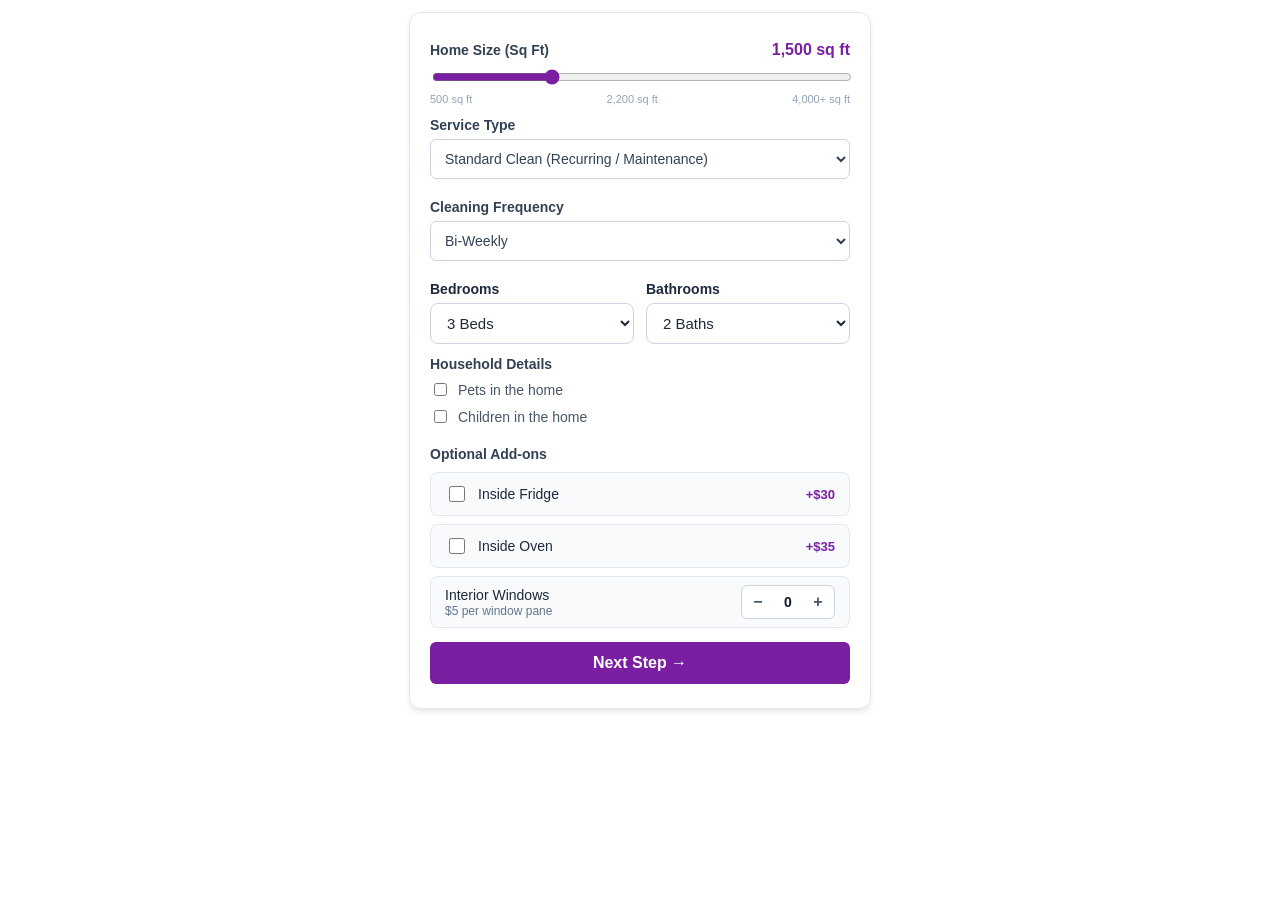
==== widget/index.html @ 63c965b3 "Restore bedrooms dropdown and format bathrooms with inline styles" ====
<!DOCTYPE html>
<html lang="en">
<head>
    <meta charset="UTF-8">
    <meta name="viewport" content="width=device-width, initial-scale=1.0">
    <title>Document</title>
    <style>
      html, body {
        margin: 0;
        padding: 0;
        overflow-y: hidden;
      }
  
      @media (max-width: 480px) {
        .pricing-grid {
          grid-template-columns: 1fr !important;
        }
      }
    </style>
</head>
<body>
  <div style="max-width: 420px; margin: 12px auto; font-family: sans-serif; padding: 16px 20px 24px; border: 1px solid #e2e8f0; border-radius: 12px; background: #ffffff; box-shadow: 0 4px 6px -1px rgba(0, 0, 0, 0.1);">
      <div id="widget-header" style="text-align: center; margin-bottom: 12px;">
    <img id="company-logo" src="" alt="Company Logo" style="display: none; max-height: 55px; max-width: 200px; margin: 0 auto; object-fit: contain;">
    <h2 id="widget-title" style="margin: 0; font-size: 24px; color: #0f172a;">Get an Instant Quote</h2>
    </div>

    <div id="step-1">

<!-- 1. Square Footage Slider -->
<div class="form-group" style="margin-bottom: 12px;">
  <div style="display: flex; justify-content: space-between; align-items: center; margin-bottom: 8px;">
    <label for="sqft-slider" style="font-weight: 600; font-size: 14px; color: #334155;">Home Size (Sq Ft)</label>
    <span id="sqft-display" style="font-weight: 700; font-size: 16px; color: #7a1fa2;">1,500 sq ft</span>
  </div>
  <input 
    type="range" 
    id="sqft-slider" 
    min="500" 
    max="4100" 
    step="100" 
    value="1500" 
    style="width: 100%; accent-color: #7a1fa2; cursor: pointer;"
  />
  <div style="display: flex; justify-content: space-between; font-size: 11px; color: #94a3b8; margin-top: 4px;">
    <span>500 sq ft</span>
    <span>2,200 sq ft</span>
    <span>4,000+ sq ft</span>
  </div>
</div>
<!-- Service Type Selector -->
<div style="margin-bottom: 20px;">
  <label for="service-type" style="font-weight: 600; font-size: 14px; color: #334155; display: block; margin-bottom: 6px;">
    Service Type
  </label>
  <select id="service-type" style="width: 100%; padding: 10px; border: 1px solid #cbd5e1; border-radius: 6px; font-size: 14px; background-color: #fff; color: #334155; cursor: pointer;">
    <option value="standard" selected>Standard Clean (Recurring / Maintenance)</option>
    <option value="deep">Deep Clean & Reset ($0.20/sq ft)</option>
    <option value="move">Move-In / Move-Out Clean ($0.30/sq ft)</option>
  </select>
</div>

<!-- Service Frequency (Controls Recurring Discounts - Standard Only) -->
<div id="frequency-group" style="margin-bottom: 20px;">
  <label for="frequency" style="font-weight: 600; font-size: 14px; color: #334155; display: block; margin-bottom: 6px;">
    Cleaning Frequency
  </label>
  <select id="frequency" style="width: 100%; padding: 10px; border: 1px solid #cbd5e1; border-radius: 6px; font-size: 14px; background-color: #fff; color: #334155; cursor: pointer;">
    <option value="weekly">Weekly</option>
    <option value="biweekly" selected>Bi-Weekly</option>
    <option value="monthly">Monthly</option>
    <option value="one-time">One-Time Clean</option>
  </select>
</div>
<!-- 2. Bedrooms & Bathrooms (Informational - $0) -->
<!-- 2. Bedrooms & Bathrooms (Informational - $0) -->
<div style="display: flex; gap: 12px; margin-bottom: 12px;">
  <div style="flex: 1;">
    <label for="bedrooms-select" style="display: block; margin-bottom: 6px; font-weight: 600; font-size: 14px; color: #1e293b;">Bedrooms</label>
    <select id="bedrooms-select" name="bedrooms" style="width: 100%; padding: 10px 12px; border: 1px solid #cbd5e1; border-radius: 8px; font-size: 15px; background-color: #fff; color: #1e293b; box-sizing: border-box; outline: none;">
      <option value="1">1 Bed</option>
      <option value="2">2 Beds</option>
      <option value="3" selected>3 Beds</option>
      <option value="4">4 Beds</option>
      <option value="5">5+ Beds</option>
    </select>
  </div>
  <div style="flex: 1;">
    <label for="bathrooms-select" style="display: block; margin-bottom: 6px; font-weight: 600; font-size: 14px; color: #1e293b;">Bathrooms</label>
    <select id="bathrooms-select" name="bathrooms" style="width: 100%; padding: 10px 12px; border: 1px solid #cbd5e1; border-radius: 8px; font-size: 15px; background-color: #fff; color: #1e293b; box-sizing: border-box; outline: none;">
      <option value="1">1 Bath</option>
      <option value="1.5">1.5 Baths</option>
      <option value="2" selected>2 Baths</option>
      <option value="2.5">2.5 Baths</option>
      <option value="3">3 Baths</option>
      <option value="3.5">3.5 Baths</option>
      <option value="4">4 Baths</option>
    </select>
  </div>
</div>
<!-- Household Conditions (Pricing hidden from user) -->
<div style="margin-bottom: 20px;">
  <label style="font-weight: 600; font-size: 14px; color: #334155; display: block; margin-bottom: 8px;">Household Details</label>
  <div style="display: flex; flex-direction: column; gap: 8px;">
    <label style="display: flex; align-items: center; gap: 8px; font-size: 14px; color: #475569; cursor: pointer;">
      <input type="checkbox" id="condition-pets" value="0.02" />
      <span>Pets in the home</span>
    </label>
    <label style="display: flex; align-items: center; gap: 8px; font-size: 14px; color: #475569; cursor: pointer;">
      <input type="checkbox" id="condition-kids" value="0.01" />
      <span>Children in the home</span>
    </label>
  </div>
</div>

<!-- 4. Extra Add-ons -->
<div style="margin-bottom: 12px;">
  <label style="font-weight: 600; font-size: 14px; color: #334155; display: block; margin-bottom: 10px;">
    Optional Add-ons
  </label>
  <div style="display: flex; flex-direction: column; gap: 8px;">

    <!-- Inside Fridge -->
    <label style="display: flex; align-items: center; justify-content: space-between; padding: 10px 14px; background: #f8fafc; border: 1px solid #e2e8f0; border-radius: 8px; cursor: pointer; transition: border-color 0.15s ease;">
      <div style="display: flex; align-items: center; gap: 10px;">
        <input type="checkbox" id="addon-fridge" value="30" style="accent-color: #7a1fa2; width: 16px; height: 16px; cursor: pointer;" />
        <span style="font-size: 14px; font-weight: 500; color: #1e293b;">Inside Fridge</span>
      </div>
      <span style="font-size: 13px; font-weight: 600; color: #7a1fa2;">+$30</span>
    </label>

    <!-- Inside Oven -->
    <label style="display: flex; align-items: center; justify-content: space-between; padding: 10px 14px; background: #f8fafc; border: 1px solid #e2e8f0; border-radius: 8px; cursor: pointer; transition: border-color 0.15s ease;">
      <div style="display: flex; align-items: center; gap: 10px;">
        <input type="checkbox" id="addon-oven" value="35" style="accent-color: #7a1fa2; width: 16px; height: 16px; cursor: pointer;" />
        <span style="font-size: 14px; font-weight: 500; color: #1e293b;">Inside Oven</span>
      </div>
      <span style="font-size: 13px; font-weight: 600; color: #7a1fa2;">+$35</span>
    </label>

    <!-- Interior Windows Stepper -->
    <div style="display: flex; align-items: center; justify-content: space-between; padding: 8px 14px; background: #f8fafc; border: 1px solid #e2e8f0; border-radius: 8px;">
      <div>
        <div style="font-size: 14px; font-weight: 500; color: #1e293b;">Interior Windows</div>
        <div style="font-size: 12px; color: #64748b; margin-top: 1px;">$5 per window pane</div>
      </div>
      <div style="display: flex; align-items: center; background: #ffffff; border: 1px solid #cbd5e1; border-radius: 6px; overflow: hidden;">
        <button type="button" id="btn-win-minus" style="width: 32px; height: 32px; border: none; background: transparent; color: #475569; font-weight: 700; font-size: 16px; cursor: pointer; display: flex; align-items: center; justify-content: center;">−</button>
        <span id="window-count-display" style="min-width: 28px; text-align: center; font-weight: 700; font-size: 14px; color: #0f172a;">0</span>
        <button type="button" id="btn-win-plus" style="width: 32px; height: 32px; border: none; background: transparent; color: #475569; font-weight: 700; font-size: 16px; cursor: pointer; display: flex; align-items: center; justify-content: center;">+</button>
      </div>

  </div>
</div>    
</div>


<!-- Next Step Button -->
<div style="margin-top: 14px;">
  <button 
    type="button" 
    id="next-btn" 
    style="width: 100%; padding: 12px; background-color: #7a1fa2; color: #ffffff; border: none; border-radius: 6px; font-size: 16px; font-weight: 600; cursor: pointer;"
  >
    Next Step &rarr;
  </button>
</div>

</div> <!-- Explicitly Closes id="step-1" -->

<!-- STEP 2: LEAD CAPTURE (Initially Hidden) -->
<div id="step-2" style="display: none;">  <!-- Header row with Back button & Step Counter -->
  <div style="display: flex; align-items: center; justify-content: space-between; margin-bottom: 16px;">
    <button type="button" id="back-btn" style="background-color: #f1f5f9; border: 1px solid #cbd5e1; border-radius: 6px; padding: 6px 12px; color: #475569; font-size: 13px; font-weight: 600; cursor: pointer; display: inline-flex; align-items: center; gap: 6px;">
      ← Back
    </button>
    <span style="font-size: 12px; font-weight: 600; color: #94a3b8; text-transform: uppercase; letter-spacing: 0.5px;">Step 2 of 2</span>
  </div>

  <p style="margin: 0 0 18px 0; color: #475569; font-size: 14px; line-height: 1.4;">
    Where should we send your personalized quote?
  </p>    
  
  <label for="client-name" style="font-size: 13px; font-weight: 600; color: #334155;">Full Name:</label><br>
  <input type="text" id="client-name" placeholder="Jane Doe" style="width: 100%; box-sizing: border-box; padding: 10px; margin: 6px 0 16px; border: 1px solid #cbd5e1; border-radius: 6px; font-size: 14px;"><br>

  <label for="client-email" style="font-size: 13px; font-weight: 600; color: #334155;">Email Address:</label><br>
  <input type="email" id="client-email" placeholder="jane@example.com" style="width: 100%; box-sizing: border-box; padding: 10px; margin: 6px 0 16px; border: 1px solid #cbd5e1; border-radius: 6px; font-size: 14px;"><br>

  <label for="client-phone" style="font-size: 13px; font-weight: 600; color: #334155;">Phone Number:</label><br>
  <input type="tel" id="client-phone" placeholder="(905) 555-0123" style="width: 100%; box-sizing: border-box; padding: 10px; margin: 6px 0 16px; border: 1px solid #cbd5e1; border-radius: 6px; font-size: 14px;"><br>
  
  <p id="error-msg" style="color: #dc2626; font-size: 13px; margin: 0 0 12px; display: none; font-weight: bold;"></p>
  
  <div style="margin-bottom: 20px;">
    <label for="lead-postal" style="display: block; font-size: 13px; font-weight: 600; color: #334155; margin-bottom: 6px;">Postal / Zip Code</label>
    <input type="text" id="lead-postal" placeholder="e.g. L7L 1A1" style="width: 100%; box-sizing: border-box; padding: 10px; border: 1px solid #cbd5e1; border-radius: 6px; font-size: 14px;">
    <span id="postal-error" style="display: none; color: #ef4444; font-size: 12px; margin-top: 4px;"></span>
  </div>

  <button id="submit-btn" type="button" style="width: 100%; padding: 12px; background-color: #28a745; color: white; border: none; border-radius: 6px; font-size: 16px; font-weight: bold; cursor: pointer;">
    Get Your Estimate Now
  </button>
  <div style="margin-top: 18px; padding: 14px; background: #f8fafc; border: 1px solid #e2e8f0; border-radius: 8px; text-align: center;">
    <p style="font-size: 12px; color: #64748b; margin: 0; line-height: 1.5;">
      🔒 <strong>No Spam Guarantee:</strong> We only use your contact details to deliver your quote and confirm cleaning availability. No pushy sales calls.
    </p>
  </div>
</div> <!-- Closes step-2 -->

<!-- STEP 3: THE RESULT -->
<div id="result" style="display: none; margin-top: 24px; padding: 20px; background-color: #f8fafc; border: 1px solid #e2e8f0; border-radius: 8px;">
  <div style="text-align: center; margin-bottom: 16px;">
    <div style="display: inline-flex; align-items: center; justify-content: center; width: 42px; height: 42px; background-color: #ecfdf5; border-radius: 50%; color: #059669; font-size: 22px; font-weight: bold; margin-bottom: 8px;">✓</div>
    <h3 style="margin: 0; font-size: 18px; color: #0f172a;">Your Cleaning Estimate</h3>
    <p id="result-custom-thankyou" style="margin: 6px 0 0; font-size: 13px; color: #64748b;"></p>
  </div>

  <div style="border-top: 1px dashed #cbd5e1; border-bottom: 1px dashed #cbd5e1; padding: 12px 0; margin-bottom: 16px; font-size: 14px; color: #334155; line-height: 1.6;">
    <div style="display: flex; justify-content: space-between;">
      <span>Home Size:</span>
      <strong id="summary-rooms">-</strong>
    </div>
    <div style="display: flex; justify-content: space-between;">
      <span>Frequency:</span>
      <strong id="summary-frequency">-</strong>
    </div>
    <div id="summary-addons-row" style="display: flex; justify-content: space-between;">
      <span>Add-ons:</span>
      <strong id="summary-addons" style="text-align: right; max-width: 60%;">-</strong>
    </div>
  </div>

  <!-- MODE C: Walk-through Required Notice (Homes 4,000+ sq ft) -->
  <div id="walkthrough-card" style="display: none; background: #fdf4ff; border: 1px solid #f0abfc; border-radius: 8px; padding: 18px; text-align: center; margin-bottom: 18px;">
    <div style="display: inline-flex; align-items: center; justify-content: center; width: 44px; height: 44px; background-color: #fae8ff; border-radius: 50%; color: #7a1fa2; font-size: 22px; margin-bottom: 10px;">📋</div>
    <h4 style="margin: 0 0 8px 0; font-size: 16px; color: #581c87;">In-Person Walk-through Required</h4>
    <p style="margin: 0; font-size: 14px; color: #6b21a8; line-height: 1.5;">
      For homes 4,000 sq ft and larger, we provide customized on-site scoping to ensure exact pricing. We will call you shortly to arrange a walk-through.
    </p>
  </div>

  <!-- MODE B: Single / One-Time Total -->
  <div id="single-pricing-card">
    <div id="summary-subtotal-row" style="display: flex; justify-content: space-between; margin-bottom: 6px; font-size: 14px; color: #475569;">
      <span>Subtotal:</span>
      <span id="summary-subtotal">$0.00</span>
    </div>
    <div id="summary-tax-row" style="display: flex; justify-content: space-between; margin-bottom: 12px; font-size: 14px; color: #475569;">
      <span id="summary-tax-label">Tax:</span>
      <span id="summary-tax">$0.00</span>
    </div>
    <div style="display: flex; justify-content: space-between; align-items: baseline; padding-top: 10px; border-top: 1px solid #e2e8f0; margin-bottom: 18px;">
      <span style="font-size: 15px; font-weight: 700; color: #0f172a;">Estimated Total:</span>
      <span id="summary-total" style="font-size: 28px; font-weight: 800; color: #7a1fa2;">$0.00</span>
    </div>
  </div>
  
  <!-- MODE A: Two-Tier Recurring Breakdown -->
  <div id="recurring-pricing-card" style="display: none; margin-bottom: 18px;">
    <div class="pricing-grid" style="display: grid; grid-template-columns: 1fr 1fr; gap: 12px; margin-top: 8px;">      
      <!-- First Visit Card -->
      <div style="background: #f8fafc; border: 1px solid #e2e8f0; border-radius: 8px; padding: 12px; text-align: left;">
        <div id="first-visit-header" style="font-size: 12px; font-weight: 700; text-transform: uppercase; color: #64748b; letter-spacing: 0.5px; margin-bottom: 6px;">1ST VISIT CLEAN</div>
        <div style="font-size: 13px; color: #475569; display: flex; justify-content: space-between; margin-bottom: 2px;">
          <span>Rate:</span>
          <span id="first-subtotal-display">$0.00</span>
        </div>
        <div style="font-size: 13px; color: #475569; display: flex; justify-content: space-between; margin-bottom: 6px;">
          <span id="first-tax-label">Tax:</span>
          <span id="first-tax-display">$0.00</span>
        </div>
        <div style="border-top: 1px solid #cbd5e1; padding-top: 6px; display: flex; justify-content: space-between; align-items: baseline;">
          <span style="font-size: 13px; font-weight: 700; color: #0f172a;">Total:</span>
          <span id="first-total-display" style="font-size: 18px; font-weight: 800; color: #0f172a;">$0.00</span>
        </div>
      </div>
  
      <!-- Recurring Maintenance Card -->
      <div style="background: #f0fdf4; border: 1px solid #bbf7d0; border-radius: 8px; padding: 12px; text-align: left;">
        <div style="font-size: 12px; font-weight: 700; text-transform: uppercase; color: #166534; letter-spacing: 0.5px; margin-bottom: 6px;">Ongoing Visits</div>
        <div style="font-size: 13px; color: #15803d; display: flex; justify-content: space-between; margin-bottom: 2px;">
          <span>Rate:</span>
          <span id="recurring-subtotal-display">$0.00</span>
        </div>
        <div style="font-size: 13px; color: #15803d; display: flex; justify-content: space-between; margin-bottom: 6px;">
          <span id="recurring-tax-label">Tax:</span>
          <span id="recurring-tax-display">$0.00</span>
        </div>
        <div style="border-top: 1px solid #86efac; padding-top: 6px; display: flex; justify-content: space-between; align-items: baseline;">
          <span style="font-size: 13px; font-weight: 700; color: #14532d;">Total:</span>
          <span id="recurring-total-display" style="font-size: 18px; font-weight: 800; color: #16a34a;">$0.00</span>
        </div>
      </div>
    </div>

    <!-- Minimum Fee Transparency Notice -->
    <p id="minimum-fee-note" style="display: none; font-size: 13px; color: #475569; background: #f1f5f9; border-left: 3px solid #0284c7; padding: 6px 10px; margin: 12px 0 0; border-radius: 0 4px 4px 0;">
      ℹ️ Note: Standard minimum visit service fee applied.
    </p>
  </div>


  <p style="margin: 0; font-size: 12px; color: #94a3b8; text-align: center;">
    *Final pricing may vary slightly based on home condition and initial deep clean requirements.
  </p>
  <div style="margin-top: 18px; padding: 16px; background: #faf5ff; border: 1px solid #e9d5ff; border-radius: 8px; text-align: left;">
    <div style="font-weight: 700; font-size: 13px; color: #7a1fa2; margin-bottom: 8px;">
      📋 What Happens Next?
    </div>
</div> <!-- Closes #result -->

  <ul style="margin: 0; padding-left: 18px; font-size: 12px; color: #475569; line-height: 1.6;">
    <li>You can give us a call to discuss availability - 905-407-7098</li>
    <li>We will text or call as soon as possible to discuss availability</li>
    <li>No payment or deposit is required. </li>
  </ul>
</div>
</div> <!-- Closes outer card: <div style="max-width: 420px; ..."> -->

<script src="app.js"></script>
</body>
</html>
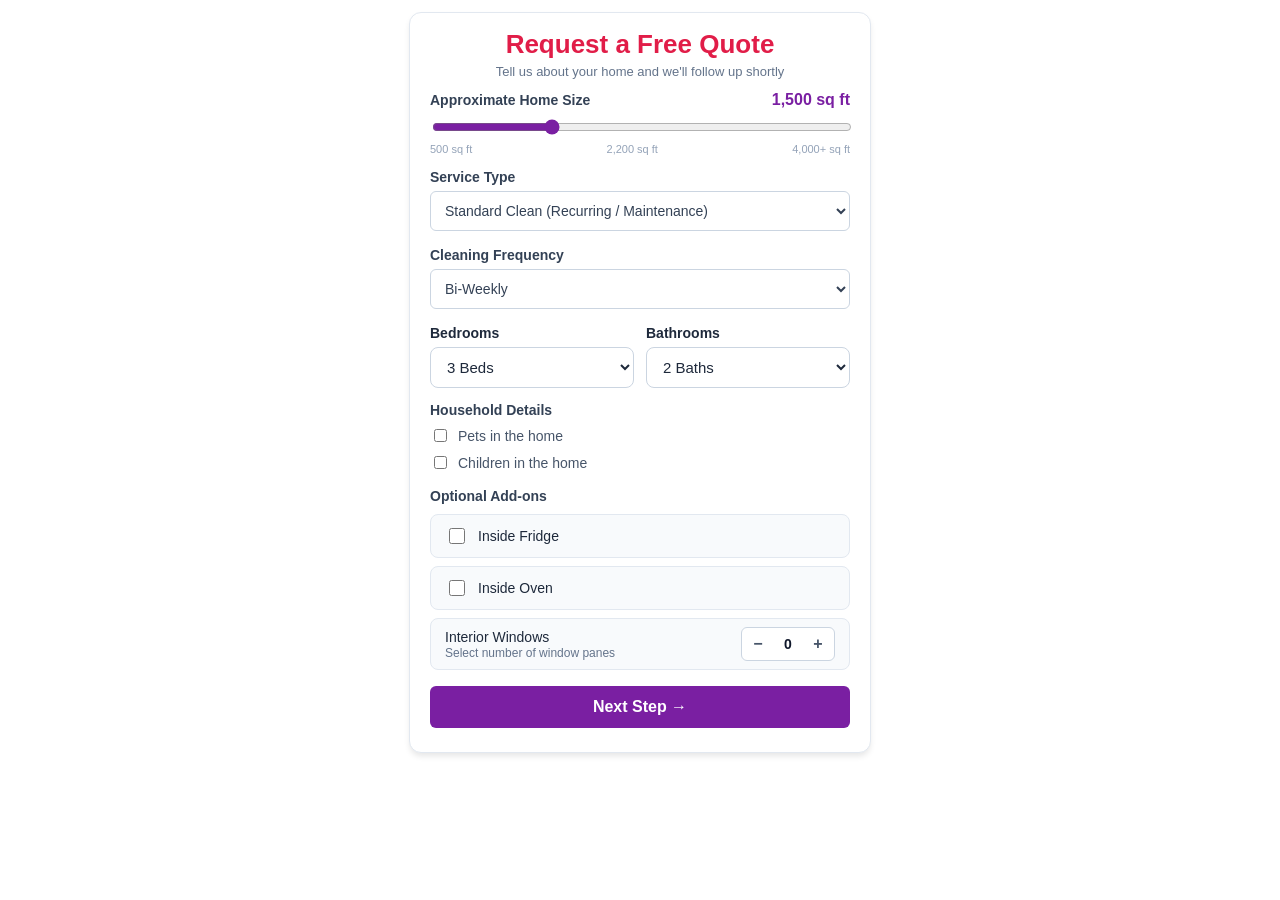
==== commit b4aaf4b2: "Switch quote widget to 3-step no-price quote request flow" ====
--- a/widget/index.html
+++ b/widget/index.html
@@ -1,323 +1,249 @@
 <!DOCTYPE html>
 <html lang="en">
 <head>
-    <meta charset="UTF-8">
-    <meta name="viewport" content="width=device-width, initial-scale=1.0">
-    <title>Document</title>
-    <style>
-      html, body {
-        margin: 0;
-        padding: 0;
-        overflow-y: hidden;
-      }
-  
-      @media (max-width: 480px) {
-        .pricing-grid {
-          grid-template-columns: 1fr !important;
-        }
-      }
-    </style>
+  <meta charset="UTF-8">
+  <meta name="viewport" content="width=device-width, initial-scale=1.0">
+  <title>Request a Free Cleaning Quote - Cinderbelle Cleaning</title>
+  <style>
+    html, body {
+      margin: 0;
+      padding: 0;
+      overflow-y: hidden;
+    }
+  </style>
 </head>
 <body>
   <div style="max-width: 420px; margin: 12px auto; font-family: sans-serif; padding: 16px 20px 24px; border: 1px solid #e2e8f0; border-radius: 12px; background: #ffffff; box-shadow: 0 4px 6px -1px rgba(0, 0, 0, 0.1);">
-      <div id="widget-header" style="text-align: center; margin-bottom: 12px;">
-    <img id="company-logo" src="" alt="Company Logo" style="display: none; max-height: 55px; max-width: 200px; margin: 0 auto; object-fit: contain;">
-    <h2 id="widget-title" style="margin: 0; font-size: 24px; color: #0f172a;">Get an Instant Quote</h2>
+    <div id="widget-header" style="text-align: center; margin-bottom: 12px;">
+      <img id="company-logo" src="" alt="Company Logo" style="display: none; max-height: 55px; max-width: 200px; margin: 0 auto; object-fit: contain;">
+      <h2 id="widget-title" style="margin: 0; font-size: 24px; color: #0f172a;">Request a Free Quote</h2>
+      <p id="widget-subtitle" style="margin: 4px 0 0; font-size: 13px; color: #64748b;">Tell us about your home and we'll follow up shortly</p>
     </div>
 
+    <!-- STEP 1: SERVICE NEEDS -->
     <div id="step-1">
 
-<!-- 1. Square Footage Slider -->
-<div class="form-group" style="margin-bottom: 12px;">
-  <div style="display: flex; justify-content: space-between; align-items: center; margin-bottom: 8px;">
-    <label for="sqft-slider" style="font-weight: 600; font-size: 14px; color: #334155;">Home Size (Sq Ft)</label>
-    <span id="sqft-display" style="font-weight: 700; font-size: 16px; color: #7a1fa2;">1,500 sq ft</span>
+      <!-- 1. Square Footage Slider -->
+      <div class="form-group" style="margin-bottom: 14px;">
+        <div style="display: flex; justify-content: space-between; align-items: center; margin-bottom: 8px;">
+          <label for="sqft-slider" style="font-weight: 600; font-size: 14px; color: #334155;">Approximate Home Size</label>
+          <span id="sqft-display" style="font-weight: 700; font-size: 16px; color: #7a1fa2;">1,500 sq ft</span>
+        </div>
+        <input 
+          type="range" 
+          id="sqft-slider" 
+          min="500" 
+          max="4100" 
+          step="100" 
+          value="1500" 
+          style="width: 100%; accent-color: #7a1fa2; cursor: pointer;"
+        />
+        <div style="display: flex; justify-content: space-between; font-size: 11px; color: #94a3b8; margin-top: 4px;">
+          <span>500 sq ft</span>
+          <span>2,200 sq ft</span>
+          <span>4,000+ sq ft</span>
+        </div>
+      </div>
+
+      <!-- 2. Service Type Selector -->
+      <div style="margin-bottom: 16px;">
+        <label for="service-type" style="font-weight: 600; font-size: 14px; color: #334155; display: block; margin-bottom: 6px;">
+          Service Type
+        </label>
+        <select id="service-type" style="width: 100%; padding: 10px; border: 1px solid #cbd5e1; border-radius: 6px; font-size: 14px; background-color: #fff; color: #334155; cursor: pointer;">
+          <option value="standard" selected>Standard Clean (Recurring / Maintenance)</option>
+          <option value="deep">Deep Clean &amp; Reset</option>
+          <option value="move">Move-In / Move-Out Clean</option>
+        </select>
+      </div>
+
+      <!-- 3. Service Frequency (Standard Only) -->
+      <div id="frequency-group" style="margin-bottom: 16px;">
+        <label for="frequency" style="font-weight: 600; font-size: 14px; color: #334155; display: block; margin-bottom: 6px;">
+          Cleaning Frequency
+        </label>
+        <select id="frequency" style="width: 100%; padding: 10px; border: 1px solid #cbd5e1; border-radius: 6px; font-size: 14px; background-color: #fff; color: #334155; cursor: pointer;">
+          <option value="weekly">Weekly</option>
+          <option value="biweekly" selected>Bi-Weekly</option>
+          <option value="monthly">Monthly</option>
+          <option value="one-time">One-Time Clean</option>
+        </select>
+      </div>
+
+      <!-- 4. Bedrooms & Bathrooms -->
+      <div style="display: flex; gap: 12px; margin-bottom: 14px;">
+        <div style="flex: 1;">
+          <label for="bedrooms-select" style="display: block; margin-bottom: 6px; font-weight: 600; font-size: 14px; color: #1e293b;">Bedrooms</label>
+          <select id="bedrooms-select" name="bedrooms" style="width: 100%; padding: 10px 12px; border: 1px solid #cbd5e1; border-radius: 8px; font-size: 15px; background-color: #fff; color: #1e293b; box-sizing: border-box; outline: none;">
+            <option value="1">1 Bed</option>
+            <option value="2">2 Beds</option>
+            <option value="3" selected>3 Beds</option>
+            <option value="4">4 Beds</option>
+            <option value="5">5+ Beds</option>
+          </select>
+        </div>
+        <div style="flex: 1;">
+          <label for="bathrooms-select" style="display: block; margin-bottom: 6px; font-weight: 600; font-size: 14px; color: #1e293b;">Bathrooms</label>
+          <select id="bathrooms-select" name="bathrooms" style="width: 100%; padding: 10px 12px; border: 1px solid #cbd5e1; border-radius: 8px; font-size: 15px; background-color: #fff; color: #1e293b; box-sizing: border-box; outline: none;">
+            <option value="1">1 Bath</option>
+            <option value="1.5">1.5 Baths</option>
+            <option value="2" selected>2 Baths</option>
+            <option value="2.5">2.5 Baths</option>
+            <option value="3">3 Baths</option>
+            <option value="3.5">3.5 Baths</option>
+            <option value="4">4 Baths</option>
+          </select>
+        </div>
+      </div>
+
+      <!-- 5. Household Details -->
+      <div style="margin-bottom: 16px;">
+        <label style="font-weight: 600; font-size: 14px; color: #334155; display: block; margin-bottom: 8px;">Household Details</label>
+        <div style="display: flex; flex-direction: column; gap: 8px;">
+          <label style="display: flex; align-items: center; gap: 8px; font-size: 14px; color: #475569; cursor: pointer;">
+            <input type="checkbox" id="condition-pets" style="accent-color: #7a1fa2;" />
+            <span>Pets in the home</span>
+          </label>
+          <label style="display: flex; align-items: center; gap: 8px; font-size: 14px; color: #475569; cursor: pointer;">
+            <input type="checkbox" id="condition-kids" style="accent-color: #7a1fa2;" />
+            <span>Children in the home</span>
+          </label>
+        </div>
+      </div>
+
+      <!-- 6. Optional Add-ons (No prices shown) -->
+      <div style="margin-bottom: 14px;">
+        <label style="font-weight: 600; font-size: 14px; color: #334155; display: block; margin-bottom: 10px;">
+          Optional Add-ons
+        </label>
+        <div style="display: flex; flex-direction: column; gap: 8px;">
+
+          <!-- Inside Fridge -->
+          <label style="display: flex; align-items: center; gap: 10px; padding: 10px 14px; background: #f8fafc; border: 1px solid #e2e8f0; border-radius: 8px; cursor: pointer;">
+            <input type="checkbox" id="addon-fridge" style="accent-color: #7a1fa2; width: 16px; height: 16px; cursor: pointer;" />
+            <span style="font-size: 14px; font-weight: 500; color: #1e293b;">Inside Fridge</span>
+          </label>
+
+          <!-- Inside Oven -->
+          <label style="display: flex; align-items: center; gap: 10px; padding: 10px 14px; background: #f8fafc; border: 1px solid #e2e8f0; border-radius: 8px; cursor: pointer;">
+            <input type="checkbox" id="addon-oven" style="accent-color: #7a1fa2; width: 16px; height: 16px; cursor: pointer;" />
+            <span style="font-size: 14px; font-weight: 500; color: #1e293b;">Inside Oven</span>
+          </label>
+
+          <!-- Interior Windows Stepper -->
+          <div style="display: flex; align-items: center; justify-content: space-between; padding: 8px 14px; background: #f8fafc; border: 1px solid #e2e8f0; border-radius: 8px;">
+            <div>
+              <div style="font-size: 14px; font-weight: 500; color: #1e293b;">Interior Windows</div>
+              <div style="font-size: 12px; color: #64748b; margin-top: 1px;">Select number of window panes</div>
+            </div>
+            <div style="display: flex; align-items: center; background: #ffffff; border: 1px solid #cbd5e1; border-radius: 6px; overflow: hidden;">
+              <button type="button" id="btn-win-minus" style="width: 32px; height: 32px; border: none; background: transparent; color: #475569; font-weight: 700; font-size: 16px; cursor: pointer; display: flex; align-items: center; justify-content: center;">−</button>
+              <span id="window-count-display" style="min-width: 28px; text-align: center; font-weight: 700; font-size: 14px; color: #0f172a;">0</span>
+              <button type="button" id="btn-win-plus" style="width: 32px; height: 32px; border: none; background: transparent; color: #475569; font-weight: 700; font-size: 16px; cursor: pointer; display: flex; align-items: center; justify-content: center;">+</button>
+            </div>
+          </div>
+
+        </div>
+      </div>
+
+      <!-- Next Step Button -->
+      <div style="margin-top: 16px;">
+        <button 
+          type="button" 
+          id="next-btn" 
+          style="width: 100%; padding: 12px; background-color: #7a1fa2; color: #ffffff; border: none; border-radius: 6px; font-size: 16px; font-weight: 600; cursor: pointer;"
+        >
+          Next Step &rarr;
+        </button>
+      </div>
+
+    </div> <!-- Closes #step-1 -->
+
+    <!-- STEP 2: CONTACT INFORMATION -->
+    <div id="step-2" style="display: none;">
+      <div style="display: flex; align-items: center; justify-content: space-between; margin-bottom: 16px;">
+        <button type="button" id="back-btn" style="background-color: #f1f5f9; border: 1px solid #cbd5e1; border-radius: 6px; padding: 6px 12px; color: #475569; font-size: 13px; font-weight: 600; cursor: pointer; display: inline-flex; align-items: center; gap: 6px;">
+          &larr; Back
+        </button>
+        <span style="font-size: 12px; font-weight: 600; color: #94a3b8; text-transform: uppercase; letter-spacing: 0.5px;">Step 2 of 2</span>
+      </div>
+
+      <p style="margin: 0 0 16px 0; color: #475569; font-size: 14px; line-height: 1.4;">
+        Where should we reach you with your personalized quote and availability?
+      </p>
+
+      <label for="client-name" style="font-size: 13px; font-weight: 600; color: #334155;">Full Name:</label><br>
+      <input type="text" id="client-name" placeholder="Jane Doe" style="width: 100%; box-sizing: border-box; padding: 10px; margin: 6px 0 14px; border: 1px solid #cbd5e1; border-radius: 6px; font-size: 14px;"><br>
+
+      <label for="client-email" style="font-size: 13px; font-weight: 600; color: #334155;">Email Address:</label><br>
+      <input type="email" id="client-email" placeholder="jane@example.com" style="width: 100%; box-sizing: border-box; padding: 10px; margin: 6px 0 14px; border: 1px solid #cbd5e1; border-radius: 6px; font-size: 14px;"><br>
+
+      <label for="client-phone" style="font-size: 13px; font-weight: 600; color: #334155;">Phone Number:</label><br>
+      <input type="tel" id="client-phone" placeholder="(905) 555-0123" style="width: 100%; box-sizing: border-box; padding: 10px; margin: 6px 0 14px; border: 1px solid #cbd5e1; border-radius: 6px; font-size: 14px;"><br>
+
+      <div style="margin-bottom: 16px;">
+        <label for="lead-postal" style="display: block; font-size: 13px; font-weight: 600; color: #334155; margin-bottom: 6px;">Postal / Zip Code:</label>
+        <input type="text" id="lead-postal" placeholder="e.g. L7L 1A1" style="width: 100%; box-sizing: border-box; padding: 10px; border: 1px solid #cbd5e1; border-radius: 6px; font-size: 14px;">
+        <span id="postal-error" style="display: none; color: #ef4444; font-size: 12px; margin-top: 4px;"></span>
+      </div>
+
+      <p id="error-msg" style="color: #dc2626; font-size: 13px; margin: 0 0 12px; display: none; font-weight: bold;"></p>
+
+      <button id="submit-btn" type="button" style="width: 100%; padding: 12px; background-color: #7a1fa2; color: white; border: none; border-radius: 6px; font-size: 16px; font-weight: 600; cursor: pointer;">
+        Request My Free Quote
+      </button>
+
+      <div style="margin-top: 16px; padding: 12px; background: #f8fafc; border: 1px solid #e2e8f0; border-radius: 8px; text-align: center;">
+        <p style="font-size: 12px; color: #64748b; margin: 0; line-height: 1.5;">
+          🔒 <strong>No Spam Guarantee:</strong> We only use your contact details to prepare your quote and check scheduling availability.
+        </p>
+      </div>
+    </div> <!-- Closes #step-2 -->
+
+    <!-- STEP 3: THANK YOU & CONFIRMATION (No Prices Shown) -->
+    <div id="result" style="display: none; margin-top: 8px; padding: 20px; background-color: #f8fafc; border: 1px solid #e2e8f0; border-radius: 8px;">
+      <div style="text-align: center; margin-bottom: 16px;">
+        <div style="display: inline-flex; align-items: center; justify-content: center; width: 46px; height: 46px; background-color: #ecfdf5; border-radius: 50%; color: #059669; font-size: 24px; font-weight: bold; margin-bottom: 10px;">✓</div>
+        <h3 style="margin: 0; font-size: 20px; color: #0f172a;">Thank You!</h3>
+        <p id="result-custom-thankyou" style="margin: 8px 0 0; font-size: 14px; color: #475569; line-height: 1.5;">
+          We've received your cleaning details. Someone from our team will contact you shortly!
+        </p>
+      </div>
+
+      <!-- Request Summary -->
+      <div style="border-top: 1px dashed #cbd5e1; border-bottom: 1px dashed #cbd5e1; padding: 12px 0; margin-bottom: 16px; font-size: 14px; color: #334155; line-height: 1.7;">
+        <div style="display: flex; justify-content: space-between;">
+          <span>Service:</span>
+          <strong id="summary-service" style="text-align: right;">-</strong>
+        </div>
+        <div style="display: flex; justify-content: space-between;">
+          <span>Home Size:</span>
+          <strong id="summary-rooms">-</strong>
+        </div>
+        <div style="display: flex; justify-content: space-between;">
+          <span>Frequency:</span>
+          <strong id="summary-frequency">-</strong>
+        </div>
+        <div id="summary-addons-row" style="display: flex; justify-content: space-between;">
+          <span>Add-ons:</span>
+          <strong id="summary-addons" style="text-align: right; max-width: 60%;">-</strong>
+        </div>
+      </div>
+
+      <div style="padding: 14px; background: #faf5ff; border: 1px solid #e9d5ff; border-radius: 8px; text-align: left;">
+        <div style="font-weight: 700; font-size: 13px; color: #7a1fa2; margin-bottom: 6px;">
+          📋 What Happens Next?
+        </div>
+        <ul style="margin: 0; padding-left: 18px; font-size: 13px; color: #475569; line-height: 1.6;">
+          <li>Our team will review your home details and reach out shortly by phone or email.</li>
+          <li>Need immediate assistance? Call or text us anytime at <strong>905-407-7098</strong>.</li>
+          <li>No payment or deposit is required to get started.</li>
+        </ul>
+      </div>
+    </div> <!-- Closes #result -->
+
   </div>
-  <input 
-    type="range" 
-    id="sqft-slider" 
-    min="500" 
-    max="4100" 
-    step="100" 
-    value="1500" 
-    style="width: 100%; accent-color: #7a1fa2; cursor: pointer;"
-  />
-  <div style="display: flex; justify-content: space-between; font-size: 11px; color: #94a3b8; margin-top: 4px;">
-    <span>500 sq ft</span>
-    <span>2,200 sq ft</span>
-    <span>4,000+ sq ft</span>
-  </div>
-</div>
-<!-- Service Type Selector -->
-<div style="margin-bottom: 20px;">
-  <label for="service-type" style="font-weight: 600; font-size: 14px; color: #334155; display: block; margin-bottom: 6px;">
-    Service Type
-  </label>
-  <select id="service-type" style="width: 100%; padding: 10px; border: 1px solid #cbd5e1; border-radius: 6px; font-size: 14px; background-color: #fff; color: #334155; cursor: pointer;">
-    <option value="standard" selected>Standard Clean (Recurring / Maintenance)</option>
-    <option value="deep">Deep Clean & Reset ($0.20/sq ft)</option>
-    <option value="move">Move-In / Move-Out Clean ($0.30/sq ft)</option>
-  </select>
-</div>
-
-<!-- Service Frequency (Controls Recurring Discounts - Standard Only) -->
-<div id="frequency-group" style="margin-bottom: 20px;">
-  <label for="frequency" style="font-weight: 600; font-size: 14px; color: #334155; display: block; margin-bottom: 6px;">
-    Cleaning Frequency
-  </label>
-  <select id="frequency" style="width: 100%; padding: 10px; border: 1px solid #cbd5e1; border-radius: 6px; font-size: 14px; background-color: #fff; color: #334155; cursor: pointer;">
-    <option value="weekly">Weekly</option>
-    <option value="biweekly" selected>Bi-Weekly</option>
-    <option value="monthly">Monthly</option>
-    <option value="one-time">One-Time Clean</option>
-  </select>
-</div>
-<!-- 2. Bedrooms & Bathrooms (Informational - $0) -->
-<!-- 2. Bedrooms & Bathrooms (Informational - $0) -->
-<div style="display: flex; gap: 12px; margin-bottom: 12px;">
-  <div style="flex: 1;">
-    <label for="bedrooms-select" style="display: block; margin-bottom: 6px; font-weight: 600; font-size: 14px; color: #1e293b;">Bedrooms</label>
-    <select id="bedrooms-select" name="bedrooms" style="width: 100%; padding: 10px 12px; border: 1px solid #cbd5e1; border-radius: 8px; font-size: 15px; background-color: #fff; color: #1e293b; box-sizing: border-box; outline: none;">
-      <option value="1">1 Bed</option>
-      <option value="2">2 Beds</option>
-      <option value="3" selected>3 Beds</option>
-      <option value="4">4 Beds</option>
-      <option value="5">5+ Beds</option>
-    </select>
-  </div>
-  <div style="flex: 1;">
-    <label for="bathrooms-select" style="display: block; margin-bottom: 6px; font-weight: 600; font-size: 14px; color: #1e293b;">Bathrooms</label>
-    <select id="bathrooms-select" name="bathrooms" style="width: 100%; padding: 10px 12px; border: 1px solid #cbd5e1; border-radius: 8px; font-size: 15px; background-color: #fff; color: #1e293b; box-sizing: border-box; outline: none;">
-      <option value="1">1 Bath</option>
-      <option value="1.5">1.5 Baths</option>
-      <option value="2" selected>2 Baths</option>
-      <option value="2.5">2.5 Baths</option>
-      <option value="3">3 Baths</option>
-      <option value="3.5">3.5 Baths</option>
-      <option value="4">4 Baths</option>
-    </select>
-  </div>
-</div>
-<!-- Household Conditions (Pricing hidden from user) -->
-<div style="margin-bottom: 20px;">
-  <label style="font-weight: 600; font-size: 14px; color: #334155; display: block; margin-bottom: 8px;">Household Details</label>
-  <div style="display: flex; flex-direction: column; gap: 8px;">
-    <label style="display: flex; align-items: center; gap: 8px; font-size: 14px; color: #475569; cursor: pointer;">
-      <input type="checkbox" id="condition-pets" value="0.02" />
-      <span>Pets in the home</span>
-    </label>
-    <label style="display: flex; align-items: center; gap: 8px; font-size: 14px; color: #475569; cursor: pointer;">
-      <input type="checkbox" id="condition-kids" value="0.01" />
-      <span>Children in the home</span>
-    </label>
-  </div>
-</div>
-
-<!-- 4. Extra Add-ons -->
-<div style="margin-bottom: 12px;">
-  <label style="font-weight: 600; font-size: 14px; color: #334155; display: block; margin-bottom: 10px;">
-    Optional Add-ons
-  </label>
-  <div style="display: flex; flex-direction: column; gap: 8px;">
-
-    <!-- Inside Fridge -->
-    <label style="display: flex; align-items: center; justify-content: space-between; padding: 10px 14px; background: #f8fafc; border: 1px solid #e2e8f0; border-radius: 8px; cursor: pointer; transition: border-color 0.15s ease;">
-      <div style="display: flex; align-items: center; gap: 10px;">
-        <input type="checkbox" id="addon-fridge" value="30" style="accent-color: #7a1fa2; width: 16px; height: 16px; cursor: pointer;" />
-        <span style="font-size: 14px; font-weight: 500; color: #1e293b;">Inside Fridge</span>
-      </div>
-      <span style="font-size: 13px; font-weight: 600; color: #7a1fa2;">+$30</span>
-    </label>
-
-    <!-- Inside Oven -->
-    <label style="display: flex; align-items: center; justify-content: space-between; padding: 10px 14px; background: #f8fafc; border: 1px solid #e2e8f0; border-radius: 8px; cursor: pointer; transition: border-color 0.15s ease;">
-      <div style="display: flex; align-items: center; gap: 10px;">
-        <input type="checkbox" id="addon-oven" value="35" style="accent-color: #7a1fa2; width: 16px; height: 16px; cursor: pointer;" />
-        <span style="font-size: 14px; font-weight: 500; color: #1e293b;">Inside Oven</span>
-      </div>
-      <span style="font-size: 13px; font-weight: 600; color: #7a1fa2;">+$35</span>
-    </label>
-
-    <!-- Interior Windows Stepper -->
-    <div style="display: flex; align-items: center; justify-content: space-between; padding: 8px 14px; background: #f8fafc; border: 1px solid #e2e8f0; border-radius: 8px;">
-      <div>
-        <div style="font-size: 14px; font-weight: 500; color: #1e293b;">Interior Windows</div>
-        <div style="font-size: 12px; color: #64748b; margin-top: 1px;">$5 per window pane</div>
-      </div>
-      <div style="display: flex; align-items: center; background: #ffffff; border: 1px solid #cbd5e1; border-radius: 6px; overflow: hidden;">
-        <button type="button" id="btn-win-minus" style="width: 32px; height: 32px; border: none; background: transparent; color: #475569; font-weight: 700; font-size: 16px; cursor: pointer; display: flex; align-items: center; justify-content: center;">−</button>
-        <span id="window-count-display" style="min-width: 28px; text-align: center; font-weight: 700; font-size: 14px; color: #0f172a;">0</span>
-        <button type="button" id="btn-win-plus" style="width: 32px; height: 32px; border: none; background: transparent; color: #475569; font-weight: 700; font-size: 16px; cursor: pointer; display: flex; align-items: center; justify-content: center;">+</button>
-      </div>
-
-  </div>
-</div>    
-</div>
-
-
-<!-- Next Step Button -->
-<div style="margin-top: 14px;">
-  <button 
-    type="button" 
-    id="next-btn" 
-    style="width: 100%; padding: 12px; background-color: #7a1fa2; color: #ffffff; border: none; border-radius: 6px; font-size: 16px; font-weight: 600; cursor: pointer;"
-  >
-    Next Step &rarr;
-  </button>
-</div>
-
-</div> <!-- Explicitly Closes id="step-1" -->
-
-<!-- STEP 2: LEAD CAPTURE (Initially Hidden) -->
-<div id="step-2" style="display: none;">  <!-- Header row with Back button & Step Counter -->
-  <div style="display: flex; align-items: center; justify-content: space-between; margin-bottom: 16px;">
-    <button type="button" id="back-btn" style="background-color: #f1f5f9; border: 1px solid #cbd5e1; border-radius: 6px; padding: 6px 12px; color: #475569; font-size: 13px; font-weight: 600; cursor: pointer; display: inline-flex; align-items: center; gap: 6px;">
-      ← Back
-    </button>
-    <span style="font-size: 12px; font-weight: 600; color: #94a3b8; text-transform: uppercase; letter-spacing: 0.5px;">Step 2 of 2</span>
-  </div>
-
-  <p style="margin: 0 0 18px 0; color: #475569; font-size: 14px; line-height: 1.4;">
-    Where should we send your personalized quote?
-  </p>    
-  
-  <label for="client-name" style="font-size: 13px; font-weight: 600; color: #334155;">Full Name:</label><br>
-  <input type="text" id="client-name" placeholder="Jane Doe" style="width: 100%; box-sizing: border-box; padding: 10px; margin: 6px 0 16px; border: 1px solid #cbd5e1; border-radius: 6px; font-size: 14px;"><br>
-
-  <label for="client-email" style="font-size: 13px; font-weight: 600; color: #334155;">Email Address:</label><br>
-  <input type="email" id="client-email" placeholder="jane@example.com" style="width: 100%; box-sizing: border-box; padding: 10px; margin: 6px 0 16px; border: 1px solid #cbd5e1; border-radius: 6px; font-size: 14px;"><br>
-
-  <label for="client-phone" style="font-size: 13px; font-weight: 600; color: #334155;">Phone Number:</label><br>
-  <input type="tel" id="client-phone" placeholder="(905) 555-0123" style="width: 100%; box-sizing: border-box; padding: 10px; margin: 6px 0 16px; border: 1px solid #cbd5e1; border-radius: 6px; font-size: 14px;"><br>
-  
-  <p id="error-msg" style="color: #dc2626; font-size: 13px; margin: 0 0 12px; display: none; font-weight: bold;"></p>
-  
-  <div style="margin-bottom: 20px;">
-    <label for="lead-postal" style="display: block; font-size: 13px; font-weight: 600; color: #334155; margin-bottom: 6px;">Postal / Zip Code</label>
-    <input type="text" id="lead-postal" placeholder="e.g. L7L 1A1" style="width: 100%; box-sizing: border-box; padding: 10px; border: 1px solid #cbd5e1; border-radius: 6px; font-size: 14px;">
-    <span id="postal-error" style="display: none; color: #ef4444; font-size: 12px; margin-top: 4px;"></span>
-  </div>
-
-  <button id="submit-btn" type="button" style="width: 100%; padding: 12px; background-color: #28a745; color: white; border: none; border-radius: 6px; font-size: 16px; font-weight: bold; cursor: pointer;">
-    Get Your Estimate Now
-  </button>
-  <div style="margin-top: 18px; padding: 14px; background: #f8fafc; border: 1px solid #e2e8f0; border-radius: 8px; text-align: center;">
-    <p style="font-size: 12px; color: #64748b; margin: 0; line-height: 1.5;">
-      🔒 <strong>No Spam Guarantee:</strong> We only use your contact details to deliver your quote and confirm cleaning availability. No pushy sales calls.
-    </p>
-  </div>
-</div> <!-- Closes step-2 -->
-
-<!-- STEP 3: THE RESULT -->
-<div id="result" style="display: none; margin-top: 24px; padding: 20px; background-color: #f8fafc; border: 1px solid #e2e8f0; border-radius: 8px;">
-  <div style="text-align: center; margin-bottom: 16px;">
-    <div style="display: inline-flex; align-items: center; justify-content: center; width: 42px; height: 42px; background-color: #ecfdf5; border-radius: 50%; color: #059669; font-size: 22px; font-weight: bold; margin-bottom: 8px;">✓</div>
-    <h3 style="margin: 0; font-size: 18px; color: #0f172a;">Your Cleaning Estimate</h3>
-    <p id="result-custom-thankyou" style="margin: 6px 0 0; font-size: 13px; color: #64748b;"></p>
-  </div>
-
-  <div style="border-top: 1px dashed #cbd5e1; border-bottom: 1px dashed #cbd5e1; padding: 12px 0; margin-bottom: 16px; font-size: 14px; color: #334155; line-height: 1.6;">
-    <div style="display: flex; justify-content: space-between;">
-      <span>Home Size:</span>
-      <strong id="summary-rooms">-</strong>
-    </div>
-    <div style="display: flex; justify-content: space-between;">
-      <span>Frequency:</span>
-      <strong id="summary-frequency">-</strong>
-    </div>
-    <div id="summary-addons-row" style="display: flex; justify-content: space-between;">
-      <span>Add-ons:</span>
-      <strong id="summary-addons" style="text-align: right; max-width: 60%;">-</strong>
-    </div>
-  </div>
-
-  <!-- MODE C: Walk-through Required Notice (Homes 4,000+ sq ft) -->
-  <div id="walkthrough-card" style="display: none; background: #fdf4ff; border: 1px solid #f0abfc; border-radius: 8px; padding: 18px; text-align: center; margin-bottom: 18px;">
-    <div style="display: inline-flex; align-items: center; justify-content: center; width: 44px; height: 44px; background-color: #fae8ff; border-radius: 50%; color: #7a1fa2; font-size: 22px; margin-bottom: 10px;">📋</div>
-    <h4 style="margin: 0 0 8px 0; font-size: 16px; color: #581c87;">In-Person Walk-through Required</h4>
-    <p style="margin: 0; font-size: 14px; color: #6b21a8; line-height: 1.5;">
-      For homes 4,000 sq ft and larger, we provide customized on-site scoping to ensure exact pricing. We will call you shortly to arrange a walk-through.
-    </p>
-  </div>
-
-  <!-- MODE B: Single / One-Time Total -->
-  <div id="single-pricing-card">
-    <div id="summary-subtotal-row" style="display: flex; justify-content: space-between; margin-bottom: 6px; font-size: 14px; color: #475569;">
-      <span>Subtotal:</span>
-      <span id="summary-subtotal">$0.00</span>
-    </div>
-    <div id="summary-tax-row" style="display: flex; justify-content: space-between; margin-bottom: 12px; font-size: 14px; color: #475569;">
-      <span id="summary-tax-label">Tax:</span>
-      <span id="summary-tax">$0.00</span>
-    </div>
-    <div style="display: flex; justify-content: space-between; align-items: baseline; padding-top: 10px; border-top: 1px solid #e2e8f0; margin-bottom: 18px;">
-      <span style="font-size: 15px; font-weight: 700; color: #0f172a;">Estimated Total:</span>
-      <span id="summary-total" style="font-size: 28px; font-weight: 800; color: #7a1fa2;">$0.00</span>
-    </div>
-  </div>
-  
-  <!-- MODE A: Two-Tier Recurring Breakdown -->
-  <div id="recurring-pricing-card" style="display: none; margin-bottom: 18px;">
-    <div class="pricing-grid" style="display: grid; grid-template-columns: 1fr 1fr; gap: 12px; margin-top: 8px;">      
-      <!-- First Visit Card -->
-      <div style="background: #f8fafc; border: 1px solid #e2e8f0; border-radius: 8px; padding: 12px; text-align: left;">
-        <div id="first-visit-header" style="font-size: 12px; font-weight: 700; text-transform: uppercase; color: #64748b; letter-spacing: 0.5px; margin-bottom: 6px;">1ST VISIT CLEAN</div>
-        <div style="font-size: 13px; color: #475569; display: flex; justify-content: space-between; margin-bottom: 2px;">
-          <span>Rate:</span>
-          <span id="first-subtotal-display">$0.00</span>
-        </div>
-        <div style="font-size: 13px; color: #475569; display: flex; justify-content: space-between; margin-bottom: 6px;">
-          <span id="first-tax-label">Tax:</span>
-          <span id="first-tax-display">$0.00</span>
-        </div>
-        <div style="border-top: 1px solid #cbd5e1; padding-top: 6px; display: flex; justify-content: space-between; align-items: baseline;">
-          <span style="font-size: 13px; font-weight: 700; color: #0f172a;">Total:</span>
-          <span id="first-total-display" style="font-size: 18px; font-weight: 800; color: #0f172a;">$0.00</span>
-        </div>
-      </div>
-  
-      <!-- Recurring Maintenance Card -->
-      <div style="background: #f0fdf4; border: 1px solid #bbf7d0; border-radius: 8px; padding: 12px; text-align: left;">
-        <div style="font-size: 12px; font-weight: 700; text-transform: uppercase; color: #166534; letter-spacing: 0.5px; margin-bottom: 6px;">Ongoing Visits</div>
-        <div style="font-size: 13px; color: #15803d; display: flex; justify-content: space-between; margin-bottom: 2px;">
-          <span>Rate:</span>
-          <span id="recurring-subtotal-display">$0.00</span>
-        </div>
-        <div style="font-size: 13px; color: #15803d; display: flex; justify-content: space-between; margin-bottom: 6px;">
-          <span id="recurring-tax-label">Tax:</span>
-          <span id="recurring-tax-display">$0.00</span>
-        </div>
-        <div style="border-top: 1px solid #86efac; padding-top: 6px; display: flex; justify-content: space-between; align-items: baseline;">
-          <span style="font-size: 13px; font-weight: 700; color: #14532d;">Total:</span>
-          <span id="recurring-total-display" style="font-size: 18px; font-weight: 800; color: #16a34a;">$0.00</span>
-        </div>
-      </div>
-    </div>
-
-    <!-- Minimum Fee Transparency Notice -->
-    <p id="minimum-fee-note" style="display: none; font-size: 13px; color: #475569; background: #f1f5f9; border-left: 3px solid #0284c7; padding: 6px 10px; margin: 12px 0 0; border-radius: 0 4px 4px 0;">
-      ℹ️ Note: Standard minimum visit service fee applied.
-    </p>
-  </div>
-
-
-  <p style="margin: 0; font-size: 12px; color: #94a3b8; text-align: center;">
-    *Final pricing may vary slightly based on home condition and initial deep clean requirements.
-  </p>
-  <div style="margin-top: 18px; padding: 16px; background: #faf5ff; border: 1px solid #e9d5ff; border-radius: 8px; text-align: left;">
-    <div style="font-weight: 700; font-size: 13px; color: #7a1fa2; margin-bottom: 8px;">
-      📋 What Happens Next?
-    </div>
-</div> <!-- Closes #result -->
-
-  <ul style="margin: 0; padding-left: 18px; font-size: 12px; color: #475569; line-height: 1.6;">
-    <li>You can give us a call to discuss availability - 905-407-7098</li>
-    <li>We will text or call as soon as possible to discuss availability</li>
-    <li>No payment or deposit is required. </li>
-  </ul>
-</div>
-</div> <!-- Closes outer card: <div style="max-width: 420px; ..."> -->
-
-<script src="app.js"></script>
+
+  <script src="app.js"></script>
 </body>
 </html>
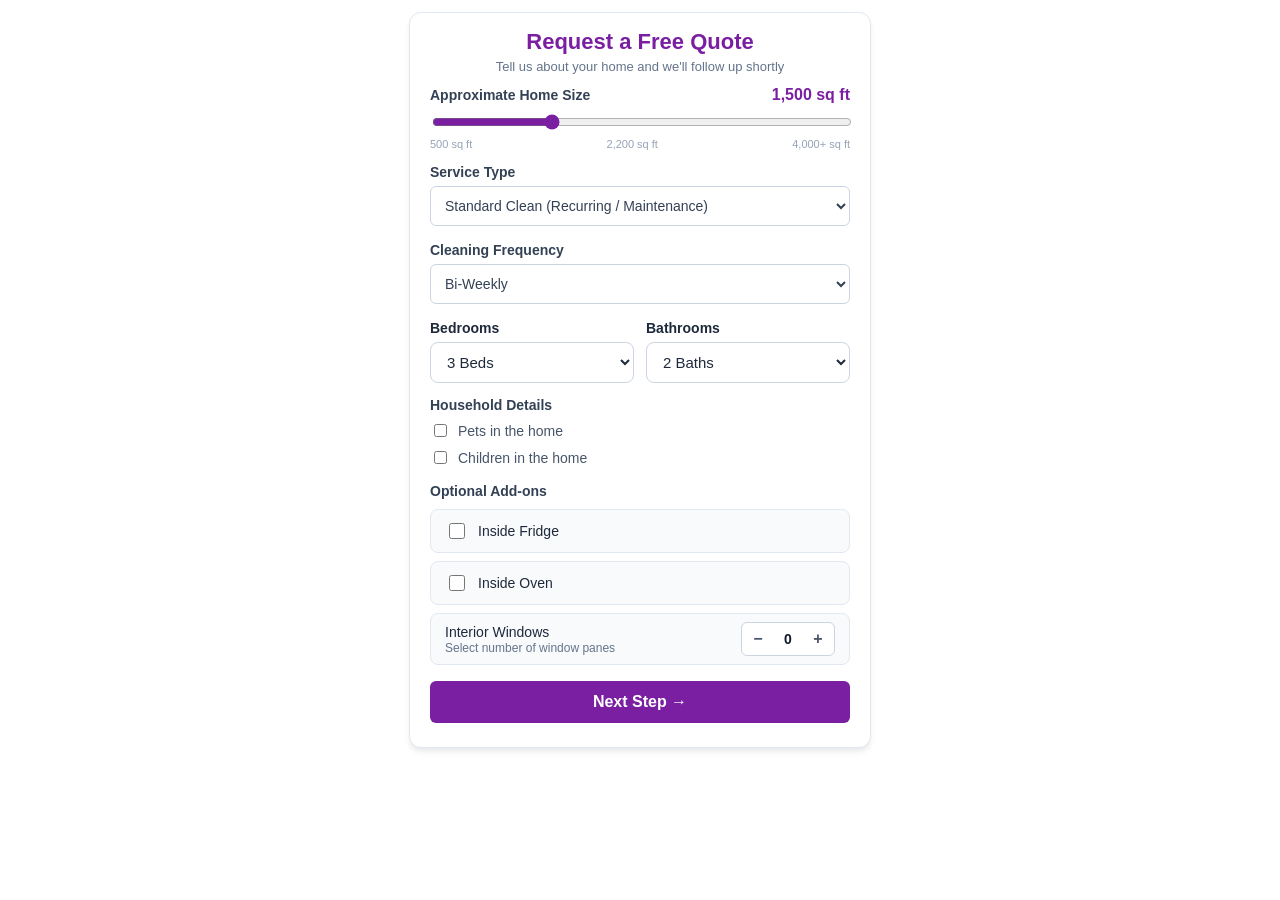
==== commit 2b7dc1b0: "Removal of no deposit required message" ====
--- a/widget/index.html
+++ b/widget/index.html
@@ -237,13 +237,12 @@
         <ul style="margin: 0; padding-left: 18px; font-size: 13px; color: #475569; line-height: 1.6;">
           <li>Our team will review your home details and reach out shortly by phone or email.</li>
           <li>Need immediate assistance? Call or text us anytime at <strong>905-407-7098</strong>.</li>
-          <li>No payment or deposit is required to get started.</li>
         </ul>
       </div>
     </div> <!-- Closes #result -->
 
   </div>
 
-  <script src="app.js"></script>
+  <script src="app.js?v=2"></script>
 </body>
 </html>
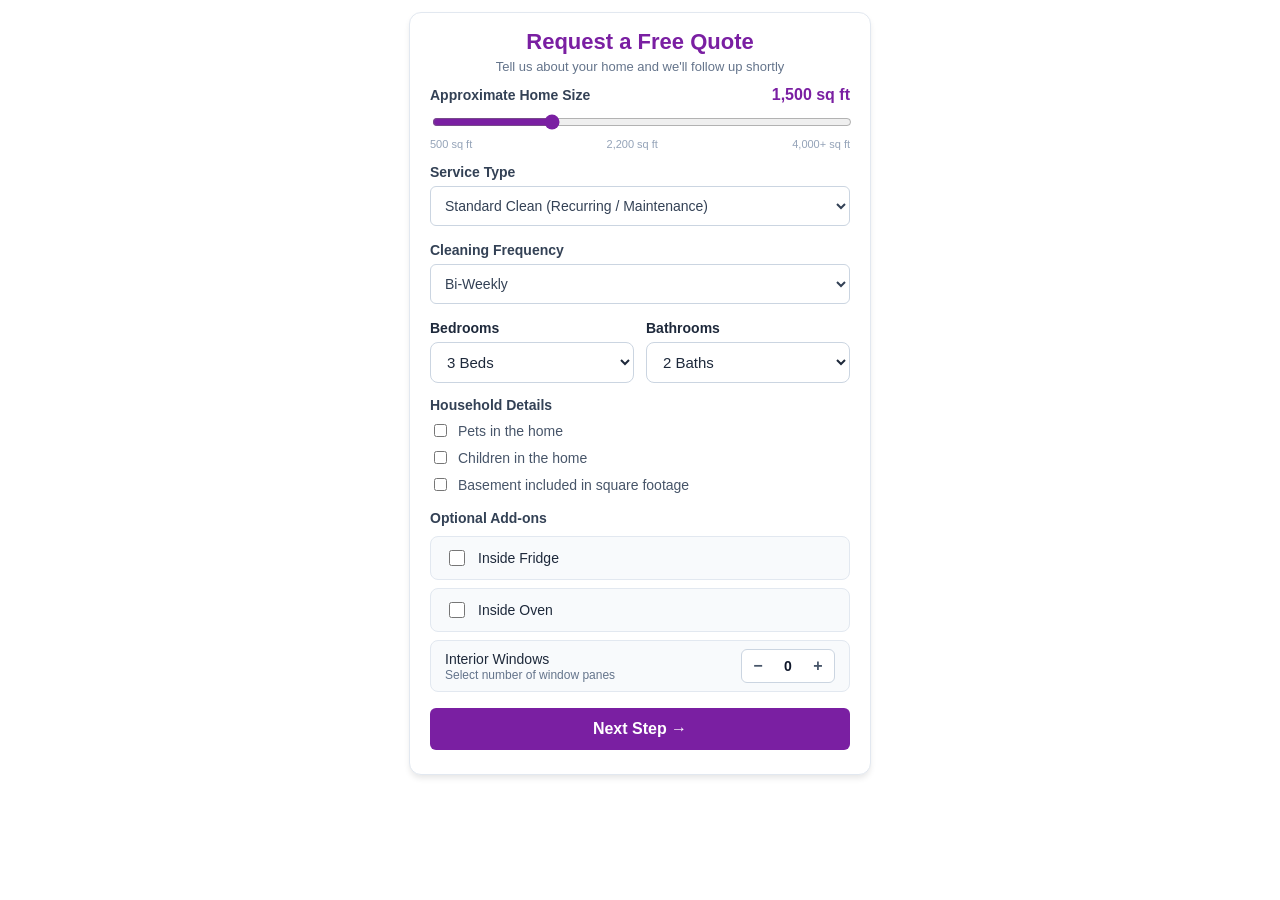
==== commit e255219a: "Update quote widget validation, basement option, referral card, and city lookup" ====
--- a/widget/index.html
+++ b/widget/index.html
@@ -108,6 +108,10 @@
             <input type="checkbox" id="condition-kids" style="accent-color: #7a1fa2;" />
             <span>Children in the home</span>
           </label>
+          <label style="display: flex; align-items: center; gap: 8px; font-size: 14px; color: #475569; cursor: pointer;">
+            <input type="checkbox" id="condition-basement" style="accent-color: #7a1fa2;" />
+            <span>Basement included in square footage</span>
+          </label>
         </div>
       </div>
 
@@ -172,19 +176,30 @@
         Where should we reach you with your personalized quote and availability?
       </p>
 
-      <label for="client-name" style="font-size: 13px; font-weight: 600; color: #334155;">Full Name:</label><br>
-      <input type="text" id="client-name" placeholder="Jane Doe" style="width: 100%; box-sizing: border-box; padding: 10px; margin: 6px 0 14px; border: 1px solid #cbd5e1; border-radius: 6px; font-size: 14px;"><br>
-
-      <label for="client-email" style="font-size: 13px; font-weight: 600; color: #334155;">Email Address:</label><br>
-      <input type="email" id="client-email" placeholder="jane@example.com" style="width: 100%; box-sizing: border-box; padding: 10px; margin: 6px 0 14px; border: 1px solid #cbd5e1; border-radius: 6px; font-size: 14px;"><br>
-
-      <label for="client-phone" style="font-size: 13px; font-weight: 600; color: #334155;">Phone Number:</label><br>
-      <input type="tel" id="client-phone" placeholder="(905) 555-0123" style="width: 100%; box-sizing: border-box; padding: 10px; margin: 6px 0 14px; border: 1px solid #cbd5e1; border-radius: 6px; font-size: 14px;"><br>
+      <label for="client-name" style="font-size: 13px; font-weight: 600; color: #334155;">Full Name: <span style="color: #dc2626;">*</span></label><br>
+      <input type="text" id="client-name" placeholder="Jane Doe" required style="width: 100%; box-sizing: border-box; padding: 10px; margin: 6px 0 14px; border: 1px solid #cbd5e1; border-radius: 6px; font-size: 14px;"><br>
+
+      <label for="client-email" style="font-size: 13px; font-weight: 600; color: #334155;">Email Address: <span style="color: #dc2626;">*</span></label><br>
+      <input type="email" id="client-email" placeholder="jane@example.com" required style="width: 100%; box-sizing: border-box; padding: 10px; margin: 6px 0 14px; border: 1px solid #cbd5e1; border-radius: 6px; font-size: 14px;"><br>
+
+      <label for="client-phone" style="font-size: 13px; font-weight: 600; color: #334155;">Phone Number: <span style="color: #dc2626;">*</span></label><br>
+      <input type="tel" id="client-phone" placeholder="(905) 555-0123" required style="width: 100%; box-sizing: border-box; padding: 10px; margin: 6px 0 14px; border: 1px solid #cbd5e1; border-radius: 6px; font-size: 14px;"><br>
 
       <div style="margin-bottom: 16px;">
-        <label for="lead-postal" style="display: block; font-size: 13px; font-weight: 600; color: #334155; margin-bottom: 6px;">Postal / Zip Code:</label>
-        <input type="text" id="lead-postal" placeholder="e.g. L7L 1A1" style="width: 100%; box-sizing: border-box; padding: 10px; border: 1px solid #cbd5e1; border-radius: 6px; font-size: 14px;">
+        <label for="lead-postal" style="display: block; font-size: 13px; font-weight: 600; color: #334155; margin-bottom: 6px;">Postal Code: <span style="color: #dc2626;">*</span></label>
+        <input type="text" id="lead-postal" placeholder="e.g. L7L 1A1" maxlength="7" required style="width: 100%; box-sizing: border-box; padding: 10px; border: 1px solid #cbd5e1; border-radius: 6px; font-size: 14px;">
         <span id="postal-error" style="display: none; color: #ef4444; font-size: 12px; margin-top: 4px;"></span>
+      </div>
+
+      <!-- Referral Callout Card (Option A) -->
+      <div style="margin-bottom: 16px; padding: 12px 14px; background: #faf5ff; border: 1px solid #e9d5ff; border-radius: 8px;">
+        <label for="client-referral" style="display: block; font-size: 13px; font-weight: 700; color: #7a1fa2; margin-bottom: 4px;">
+          🎁 Have a Referral? Get 10% Off Your First Clean!
+        </label>
+        <p style="margin: 0 0 8px 0; font-size: 12px; color: #475569; line-height: 1.4;">
+          Let us know who referred you to claim 10% off your first cleaning service.
+        </p>
+        <input type="text" id="client-referral" placeholder="Friend or neighbour's name (optional)" style="width: 100%; box-sizing: border-box; padding: 9px 10px; border: 1px solid #d8b4fe; border-radius: 6px; font-size: 13px; background: #ffffff;">
       </div>
 
       <p id="error-msg" style="color: #dc2626; font-size: 13px; margin: 0 0 12px; display: none; font-weight: bold;"></p>
@@ -243,6 +258,6 @@
 
   </div>
 
-  <script src="app.js?v=2"></script>
+  <script src="app.js?v=3"></script>
 </body>
 </html>
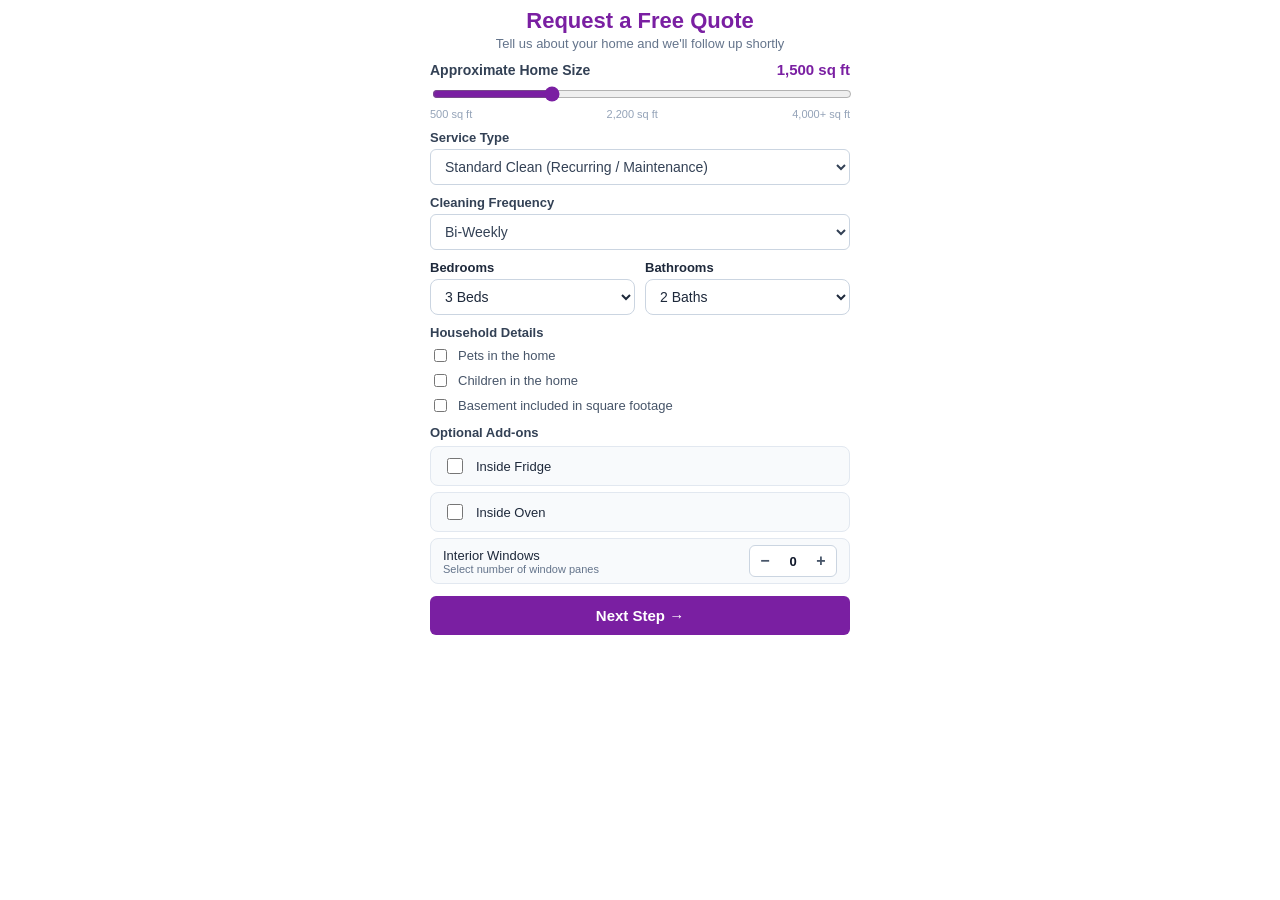
==== commit 40d605d2: "Remove outer quote header bar, adjust widget height, and update validation" ====
--- a/widget/index.html
+++ b/widget/index.html
@@ -9,25 +9,26 @@
       margin: 0;
       padding: 0;
       overflow-y: hidden;
+      background: transparent;
     }
   </style>
 </head>
 <body>
-  <div style="max-width: 420px; margin: 12px auto; font-family: sans-serif; padding: 16px 20px 24px; border: 1px solid #e2e8f0; border-radius: 12px; background: #ffffff; box-shadow: 0 4px 6px -1px rgba(0, 0, 0, 0.1);">
-    <div id="widget-header" style="text-align: center; margin-bottom: 12px;">
+  <div style="max-width: 420px; margin: 0 auto; font-family: sans-serif; padding: 8px 16px 14px; background: #ffffff;">
+    <div id="widget-header" style="text-align: center; margin-bottom: 10px;">
       <img id="company-logo" src="" alt="Company Logo" style="display: none; max-height: 55px; max-width: 200px; margin: 0 auto; object-fit: contain;">
-      <h2 id="widget-title" style="margin: 0; font-size: 24px; color: #0f172a;">Request a Free Quote</h2>
-      <p id="widget-subtitle" style="margin: 4px 0 0; font-size: 13px; color: #64748b;">Tell us about your home and we'll follow up shortly</p>
+      <h2 id="widget-title" style="margin: 0; font-size: 22px; color: #0f172a;">Request a Free Quote</h2>
+      <p id="widget-subtitle" style="margin: 2px 0 0; font-size: 13px; color: #64748b;">Tell us about your home and we'll follow up shortly</p>
     </div>
 
     <!-- STEP 1: SERVICE NEEDS -->
     <div id="step-1">
 
       <!-- 1. Square Footage Slider -->
-      <div class="form-group" style="margin-bottom: 14px;">
-        <div style="display: flex; justify-content: space-between; align-items: center; margin-bottom: 8px;">
+      <div class="form-group" style="margin-bottom: 10px;">
+        <div style="display: flex; justify-content: space-between; align-items: center; margin-bottom: 6px;">
           <label for="sqft-slider" style="font-weight: 600; font-size: 14px; color: #334155;">Approximate Home Size</label>
-          <span id="sqft-display" style="font-weight: 700; font-size: 16px; color: #7a1fa2;">1,500 sq ft</span>
+          <span id="sqft-display" style="font-weight: 700; font-size: 15px; color: #7a1fa2;">1,500 sq ft</span>
         </div>
         <input 
           type="range" 
@@ -38,7 +39,7 @@
           value="1500" 
           style="width: 100%; accent-color: #7a1fa2; cursor: pointer;"
         />
-        <div style="display: flex; justify-content: space-between; font-size: 11px; color: #94a3b8; margin-top: 4px;">
+        <div style="display: flex; justify-content: space-between; font-size: 11px; color: #94a3b8; margin-top: 2px;">
           <span>500 sq ft</span>
           <span>2,200 sq ft</span>
           <span>4,000+ sq ft</span>
@@ -46,11 +47,11 @@
       </div>
 
       <!-- 2. Service Type Selector -->
-      <div style="margin-bottom: 16px;">
-        <label for="service-type" style="font-weight: 600; font-size: 14px; color: #334155; display: block; margin-bottom: 6px;">
+      <div style="margin-bottom: 10px;">
+        <label for="service-type" style="font-weight: 600; font-size: 13px; color: #334155; display: block; margin-bottom: 4px;">
           Service Type
         </label>
-        <select id="service-type" style="width: 100%; padding: 10px; border: 1px solid #cbd5e1; border-radius: 6px; font-size: 14px; background-color: #fff; color: #334155; cursor: pointer;">
+        <select id="service-type" style="width: 100%; padding: 8px 10px; border: 1px solid #cbd5e1; border-radius: 6px; font-size: 14px; background-color: #fff; color: #334155; cursor: pointer;">
           <option value="standard" selected>Standard Clean (Recurring / Maintenance)</option>
           <option value="deep">Deep Clean &amp; Reset</option>
           <option value="move">Move-In / Move-Out Clean</option>
@@ -58,11 +59,11 @@
       </div>
 
       <!-- 3. Service Frequency (Standard Only) -->
-      <div id="frequency-group" style="margin-bottom: 16px;">
-        <label for="frequency" style="font-weight: 600; font-size: 14px; color: #334155; display: block; margin-bottom: 6px;">
+      <div id="frequency-group" style="margin-bottom: 10px;">
+        <label for="frequency" style="font-weight: 600; font-size: 13px; color: #334155; display: block; margin-bottom: 4px;">
           Cleaning Frequency
         </label>
-        <select id="frequency" style="width: 100%; padding: 10px; border: 1px solid #cbd5e1; border-radius: 6px; font-size: 14px; background-color: #fff; color: #334155; cursor: pointer;">
+        <select id="frequency" style="width: 100%; padding: 8px 10px; border: 1px solid #cbd5e1; border-radius: 6px; font-size: 14px; background-color: #fff; color: #334155; cursor: pointer;">
           <option value="weekly">Weekly</option>
           <option value="biweekly" selected>Bi-Weekly</option>
           <option value="monthly">Monthly</option>
@@ -71,10 +72,10 @@
       </div>
 
       <!-- 4. Bedrooms & Bathrooms -->
-      <div style="display: flex; gap: 12px; margin-bottom: 14px;">
+      <div style="display: flex; gap: 10px; margin-bottom: 10px;">
         <div style="flex: 1;">
-          <label for="bedrooms-select" style="display: block; margin-bottom: 6px; font-weight: 600; font-size: 14px; color: #1e293b;">Bedrooms</label>
-          <select id="bedrooms-select" name="bedrooms" style="width: 100%; padding: 10px 12px; border: 1px solid #cbd5e1; border-radius: 8px; font-size: 15px; background-color: #fff; color: #1e293b; box-sizing: border-box; outline: none;">
+          <label for="bedrooms-select" style="display: block; margin-bottom: 4px; font-weight: 600; font-size: 13px; color: #1e293b;">Bedrooms</label>
+          <select id="bedrooms-select" name="bedrooms" style="width: 100%; padding: 8px 10px; border: 1px solid #cbd5e1; border-radius: 8px; font-size: 14px; background-color: #fff; color: #1e293b; box-sizing: border-box; outline: none;">
             <option value="1">1 Bed</option>
             <option value="2">2 Beds</option>
             <option value="3" selected>3 Beds</option>
@@ -83,8 +84,8 @@
           </select>
         </div>
         <div style="flex: 1;">
-          <label for="bathrooms-select" style="display: block; margin-bottom: 6px; font-weight: 600; font-size: 14px; color: #1e293b;">Bathrooms</label>
-          <select id="bathrooms-select" name="bathrooms" style="width: 100%; padding: 10px 12px; border: 1px solid #cbd5e1; border-radius: 8px; font-size: 15px; background-color: #fff; color: #1e293b; box-sizing: border-box; outline: none;">
+          <label for="bathrooms-select" style="display: block; margin-bottom: 4px; font-weight: 600; font-size: 13px; color: #1e293b;">Bathrooms</label>
+          <select id="bathrooms-select" name="bathrooms" style="width: 100%; padding: 8px 10px; border: 1px solid #cbd5e1; border-radius: 8px; font-size: 14px; background-color: #fff; color: #1e293b; box-sizing: border-box; outline: none;">
             <option value="1">1 Bath</option>
             <option value="1.5">1.5 Baths</option>
             <option value="2" selected>2 Baths</option>
@@ -97,18 +98,18 @@
       </div>
 
       <!-- 5. Household Details -->
-      <div style="margin-bottom: 16px;">
-        <label style="font-weight: 600; font-size: 14px; color: #334155; display: block; margin-bottom: 8px;">Household Details</label>
-        <div style="display: flex; flex-direction: column; gap: 8px;">
-          <label style="display: flex; align-items: center; gap: 8px; font-size: 14px; color: #475569; cursor: pointer;">
+      <div style="margin-bottom: 10px;">
+        <label style="font-weight: 600; font-size: 13px; color: #334155; display: block; margin-bottom: 6px;">Household Details</label>
+        <div style="display: flex; flex-direction: column; gap: 6px;">
+          <label style="display: flex; align-items: center; gap: 8px; font-size: 13px; color: #475569; cursor: pointer;">
             <input type="checkbox" id="condition-pets" style="accent-color: #7a1fa2;" />
             <span>Pets in the home</span>
           </label>
-          <label style="display: flex; align-items: center; gap: 8px; font-size: 14px; color: #475569; cursor: pointer;">
+          <label style="display: flex; align-items: center; gap: 8px; font-size: 13px; color: #475569; cursor: pointer;">
             <input type="checkbox" id="condition-kids" style="accent-color: #7a1fa2;" />
             <span>Children in the home</span>
           </label>
-          <label style="display: flex; align-items: center; gap: 8px; font-size: 14px; color: #475569; cursor: pointer;">
+          <label style="display: flex; align-items: center; gap: 8px; font-size: 13px; color: #475569; cursor: pointer;">
             <input type="checkbox" id="condition-basement" style="accent-color: #7a1fa2;" />
             <span>Basement included in square footage</span>
           </label>
@@ -116,34 +117,34 @@
       </div>
 
       <!-- 6. Optional Add-ons (No prices shown) -->
-      <div style="margin-bottom: 14px;">
-        <label style="font-weight: 600; font-size: 14px; color: #334155; display: block; margin-bottom: 10px;">
+      <div style="margin-bottom: 12px;">
+        <label style="font-weight: 600; font-size: 13px; color: #334155; display: block; margin-bottom: 6px;">
           Optional Add-ons
         </label>
-        <div style="display: flex; flex-direction: column; gap: 8px;">
+        <div style="display: flex; flex-direction: column; gap: 6px;">
 
           <!-- Inside Fridge -->
-          <label style="display: flex; align-items: center; gap: 10px; padding: 10px 14px; background: #f8fafc; border: 1px solid #e2e8f0; border-radius: 8px; cursor: pointer;">
+          <label style="display: flex; align-items: center; gap: 10px; padding: 8px 12px; background: #f8fafc; border: 1px solid #e2e8f0; border-radius: 8px; cursor: pointer;">
             <input type="checkbox" id="addon-fridge" style="accent-color: #7a1fa2; width: 16px; height: 16px; cursor: pointer;" />
-            <span style="font-size: 14px; font-weight: 500; color: #1e293b;">Inside Fridge</span>
+            <span style="font-size: 13px; font-weight: 500; color: #1e293b;">Inside Fridge</span>
           </label>
 
           <!-- Inside Oven -->
-          <label style="display: flex; align-items: center; gap: 10px; padding: 10px 14px; background: #f8fafc; border: 1px solid #e2e8f0; border-radius: 8px; cursor: pointer;">
+          <label style="display: flex; align-items: center; gap: 10px; padding: 8px 12px; background: #f8fafc; border: 1px solid #e2e8f0; border-radius: 8px; cursor: pointer;">
             <input type="checkbox" id="addon-oven" style="accent-color: #7a1fa2; width: 16px; height: 16px; cursor: pointer;" />
-            <span style="font-size: 14px; font-weight: 500; color: #1e293b;">Inside Oven</span>
+            <span style="font-size: 13px; font-weight: 500; color: #1e293b;">Inside Oven</span>
           </label>
 
           <!-- Interior Windows Stepper -->
-          <div style="display: flex; align-items: center; justify-content: space-between; padding: 8px 14px; background: #f8fafc; border: 1px solid #e2e8f0; border-radius: 8px;">
+          <div style="display: flex; align-items: center; justify-content: space-between; padding: 6px 12px; background: #f8fafc; border: 1px solid #e2e8f0; border-radius: 8px;">
             <div>
-              <div style="font-size: 14px; font-weight: 500; color: #1e293b;">Interior Windows</div>
-              <div style="font-size: 12px; color: #64748b; margin-top: 1px;">Select number of window panes</div>
+              <div style="font-size: 13px; font-weight: 500; color: #1e293b;">Interior Windows</div>
+              <div style="font-size: 11px; color: #64748b;">Select number of window panes</div>
             </div>
             <div style="display: flex; align-items: center; background: #ffffff; border: 1px solid #cbd5e1; border-radius: 6px; overflow: hidden;">
-              <button type="button" id="btn-win-minus" style="width: 32px; height: 32px; border: none; background: transparent; color: #475569; font-weight: 700; font-size: 16px; cursor: pointer; display: flex; align-items: center; justify-content: center;">−</button>
-              <span id="window-count-display" style="min-width: 28px; text-align: center; font-weight: 700; font-size: 14px; color: #0f172a;">0</span>
-              <button type="button" id="btn-win-plus" style="width: 32px; height: 32px; border: none; background: transparent; color: #475569; font-weight: 700; font-size: 16px; cursor: pointer; display: flex; align-items: center; justify-content: center;">+</button>
+              <button type="button" id="btn-win-minus" style="width: 30px; height: 30px; border: none; background: transparent; color: #475569; font-weight: 700; font-size: 16px; cursor: pointer; display: flex; align-items: center; justify-content: center;">−</button>
+              <span id="window-count-display" style="min-width: 26px; text-align: center; font-weight: 700; font-size: 13px; color: #0f172a;">0</span>
+              <button type="button" id="btn-win-plus" style="width: 30px; height: 30px; border: none; background: transparent; color: #475569; font-weight: 700; font-size: 16px; cursor: pointer; display: flex; align-items: center; justify-content: center;">+</button>
             </div>
           </div>
 
@@ -151,11 +152,11 @@
       </div>
 
       <!-- Next Step Button -->
-      <div style="margin-top: 16px;">
+      <div>
         <button 
           type="button" 
           id="next-btn" 
-          style="width: 100%; padding: 12px; background-color: #7a1fa2; color: #ffffff; border: none; border-radius: 6px; font-size: 16px; font-weight: 600; cursor: pointer;"
+          style="width: 100%; padding: 11px; background-color: #7a1fa2; color: #ffffff; border: none; border-radius: 6px; font-size: 15px; font-weight: 600; cursor: pointer;"
         >
           Next Step &rarr;
         </button>
@@ -165,68 +166,68 @@
 
     <!-- STEP 2: CONTACT INFORMATION -->
     <div id="step-2" style="display: none;">
-      <div style="display: flex; align-items: center; justify-content: space-between; margin-bottom: 16px;">
-        <button type="button" id="back-btn" style="background-color: #f1f5f9; border: 1px solid #cbd5e1; border-radius: 6px; padding: 6px 12px; color: #475569; font-size: 13px; font-weight: 600; cursor: pointer; display: inline-flex; align-items: center; gap: 6px;">
+      <div style="display: flex; align-items: center; justify-content: space-between; margin-bottom: 12px;">
+        <button type="button" id="back-btn" style="background-color: #f1f5f9; border: 1px solid #cbd5e1; border-radius: 6px; padding: 5px 10px; color: #475569; font-size: 12px; font-weight: 600; cursor: pointer; display: inline-flex; align-items: center; gap: 6px;">
           &larr; Back
         </button>
-        <span style="font-size: 12px; font-weight: 600; color: #94a3b8; text-transform: uppercase; letter-spacing: 0.5px;">Step 2 of 2</span>
-      </div>
-
-      <p style="margin: 0 0 16px 0; color: #475569; font-size: 14px; line-height: 1.4;">
+        <span style="font-size: 11px; font-weight: 600; color: #94a3b8; text-transform: uppercase; letter-spacing: 0.5px;">Step 2 of 2</span>
+      </div>
+
+      <p style="margin: 0 0 12px 0; color: #475569; font-size: 13px; line-height: 1.4;">
         Where should we reach you with your personalized quote and availability?
       </p>
 
       <label for="client-name" style="font-size: 13px; font-weight: 600; color: #334155;">Full Name: <span style="color: #dc2626;">*</span></label><br>
-      <input type="text" id="client-name" placeholder="Jane Doe" required style="width: 100%; box-sizing: border-box; padding: 10px; margin: 6px 0 14px; border: 1px solid #cbd5e1; border-radius: 6px; font-size: 14px;"><br>
+      <input type="text" id="client-name" placeholder="Jane Doe" required style="width: 100%; box-sizing: border-box; padding: 8px 10px; margin: 4px 0 10px; border: 1px solid #cbd5e1; border-radius: 6px; font-size: 14px;"><br>
 
       <label for="client-email" style="font-size: 13px; font-weight: 600; color: #334155;">Email Address: <span style="color: #dc2626;">*</span></label><br>
-      <input type="email" id="client-email" placeholder="jane@example.com" required style="width: 100%; box-sizing: border-box; padding: 10px; margin: 6px 0 14px; border: 1px solid #cbd5e1; border-radius: 6px; font-size: 14px;"><br>
+      <input type="email" id="client-email" placeholder="jane@example.com" required style="width: 100%; box-sizing: border-box; padding: 8px 10px; margin: 4px 0 10px; border: 1px solid #cbd5e1; border-radius: 6px; font-size: 14px;"><br>
 
       <label for="client-phone" style="font-size: 13px; font-weight: 600; color: #334155;">Phone Number: <span style="color: #dc2626;">*</span></label><br>
-      <input type="tel" id="client-phone" placeholder="(905) 555-0123" required style="width: 100%; box-sizing: border-box; padding: 10px; margin: 6px 0 14px; border: 1px solid #cbd5e1; border-radius: 6px; font-size: 14px;"><br>
-
-      <div style="margin-bottom: 16px;">
-        <label for="lead-postal" style="display: block; font-size: 13px; font-weight: 600; color: #334155; margin-bottom: 6px;">Postal Code: <span style="color: #dc2626;">*</span></label>
-        <input type="text" id="lead-postal" placeholder="e.g. L7L 1A1" maxlength="7" required style="width: 100%; box-sizing: border-box; padding: 10px; border: 1px solid #cbd5e1; border-radius: 6px; font-size: 14px;">
+      <input type="tel" id="client-phone" placeholder="(905) 555-0123" required style="width: 100%; box-sizing: border-box; padding: 8px 10px; margin: 4px 0 10px; border: 1px solid #cbd5e1; border-radius: 6px; font-size: 14px;"><br>
+
+      <div style="margin-bottom: 12px;">
+        <label for="lead-postal" style="display: block; font-size: 13px; font-weight: 600; color: #334155; margin-bottom: 4px;">Postal Code: <span style="color: #dc2626;">*</span></label>
+        <input type="text" id="lead-postal" placeholder="e.g. L7L 1A1" maxlength="7" required style="width: 100%; box-sizing: border-box; padding: 8px 10px; border: 1px solid #cbd5e1; border-radius: 6px; font-size: 14px;">
         <span id="postal-error" style="display: none; color: #ef4444; font-size: 12px; margin-top: 4px;"></span>
       </div>
 
       <!-- Referral Callout Card (Option A) -->
-      <div style="margin-bottom: 16px; padding: 12px 14px; background: #faf5ff; border: 1px solid #e9d5ff; border-radius: 8px;">
-        <label for="client-referral" style="display: block; font-size: 13px; font-weight: 700; color: #7a1fa2; margin-bottom: 4px;">
+      <div style="margin-bottom: 12px; padding: 10px 12px; background: #faf5ff; border: 1px solid #e9d5ff; border-radius: 8px;">
+        <label for="client-referral" style="display: block; font-size: 13px; font-weight: 700; color: #7a1fa2; margin-bottom: 2px;">
           🎁 Have a Referral? Get 10% Off Your First Clean!
         </label>
-        <p style="margin: 0 0 8px 0; font-size: 12px; color: #475569; line-height: 1.4;">
+        <p style="margin: 0 0 6px 0; font-size: 12px; color: #475569; line-height: 1.35;">
           Let us know who referred you to claim 10% off your first cleaning service.
         </p>
-        <input type="text" id="client-referral" placeholder="Friend or neighbour's name (optional)" style="width: 100%; box-sizing: border-box; padding: 9px 10px; border: 1px solid #d8b4fe; border-radius: 6px; font-size: 13px; background: #ffffff;">
-      </div>
-
-      <p id="error-msg" style="color: #dc2626; font-size: 13px; margin: 0 0 12px; display: none; font-weight: bold;"></p>
-
-      <button id="submit-btn" type="button" style="width: 100%; padding: 12px; background-color: #7a1fa2; color: white; border: none; border-radius: 6px; font-size: 16px; font-weight: 600; cursor: pointer;">
+        <input type="text" id="client-referral" placeholder="Friend or neighbour's name (optional)" style="width: 100%; box-sizing: border-box; padding: 8px 10px; border: 1px solid #d8b4fe; border-radius: 6px; font-size: 13px; background: #ffffff;">
+      </div>
+
+      <p id="error-msg" style="color: #dc2626; font-size: 13px; margin: 0 0 10px; display: none; font-weight: bold;"></p>
+
+      <button id="submit-btn" type="button" style="width: 100%; padding: 11px; background-color: #7a1fa2; color: white; border: none; border-radius: 6px; font-size: 15px; font-weight: 600; cursor: pointer;">
         Request My Free Quote
       </button>
 
-      <div style="margin-top: 16px; padding: 12px; background: #f8fafc; border: 1px solid #e2e8f0; border-radius: 8px; text-align: center;">
-        <p style="font-size: 12px; color: #64748b; margin: 0; line-height: 1.5;">
+      <div style="margin-top: 10px; padding: 10px; background: #f8fafc; border: 1px solid #e2e8f0; border-radius: 8px; text-align: center;">
+        <p style="font-size: 11px; color: #64748b; margin: 0; line-height: 1.4;">
           🔒 <strong>No Spam Guarantee:</strong> We only use your contact details to prepare your quote and check scheduling availability.
         </p>
       </div>
     </div> <!-- Closes #step-2 -->
 
     <!-- STEP 3: THANK YOU & CONFIRMATION (No Prices Shown) -->
-    <div id="result" style="display: none; margin-top: 8px; padding: 20px; background-color: #f8fafc; border: 1px solid #e2e8f0; border-radius: 8px;">
-      <div style="text-align: center; margin-bottom: 16px;">
-        <div style="display: inline-flex; align-items: center; justify-content: center; width: 46px; height: 46px; background-color: #ecfdf5; border-radius: 50%; color: #059669; font-size: 24px; font-weight: bold; margin-bottom: 10px;">✓</div>
-        <h3 style="margin: 0; font-size: 20px; color: #0f172a;">Thank You!</h3>
-        <p id="result-custom-thankyou" style="margin: 8px 0 0; font-size: 14px; color: #475569; line-height: 1.5;">
+    <div id="result" style="display: none; margin-top: 4px; padding: 16px; background-color: #f8fafc; border: 1px solid #e2e8f0; border-radius: 8px;">
+      <div style="text-align: center; margin-bottom: 12px;">
+        <div style="display: inline-flex; align-items: center; justify-content: center; width: 42px; height: 42px; background-color: #ecfdf5; border-radius: 50%; color: #059669; font-size: 22px; font-weight: bold; margin-bottom: 8px;">✓</div>
+        <h3 style="margin: 0; font-size: 19px; color: #0f172a;">Thank You!</h3>
+        <p id="result-custom-thankyou" style="margin: 6px 0 0; font-size: 13px; color: #475569; line-height: 1.4;">
           We've received your cleaning details. Someone from our team will contact you shortly!
         </p>
       </div>
 
       <!-- Request Summary -->
-      <div style="border-top: 1px dashed #cbd5e1; border-bottom: 1px dashed #cbd5e1; padding: 12px 0; margin-bottom: 16px; font-size: 14px; color: #334155; line-height: 1.7;">
+      <div style="border-top: 1px dashed #cbd5e1; border-bottom: 1px dashed #cbd5e1; padding: 10px 0; margin-bottom: 12px; font-size: 13px; color: #334155; line-height: 1.6;">
         <div style="display: flex; justify-content: space-between;">
           <span>Service:</span>
           <strong id="summary-service" style="text-align: right;">-</strong>
@@ -245,11 +246,11 @@
         </div>
       </div>
 
-      <div style="padding: 14px; background: #faf5ff; border: 1px solid #e9d5ff; border-radius: 8px; text-align: left;">
-        <div style="font-weight: 700; font-size: 13px; color: #7a1fa2; margin-bottom: 6px;">
+      <div style="padding: 12px; background: #faf5ff; border: 1px solid #e9d5ff; border-radius: 8px; text-align: left;">
+        <div style="font-weight: 700; font-size: 13px; color: #7a1fa2; margin-bottom: 4px;">
           📋 What Happens Next?
         </div>
-        <ul style="margin: 0; padding-left: 18px; font-size: 13px; color: #475569; line-height: 1.6;">
+        <ul style="margin: 0; padding-left: 18px; font-size: 12px; color: #475569; line-height: 1.5;">
           <li>Our team will review your home details and reach out shortly by phone or email.</li>
           <li>Need immediate assistance? Call or text us anytime at <strong>905-407-7098</strong>.</li>
         </ul>
